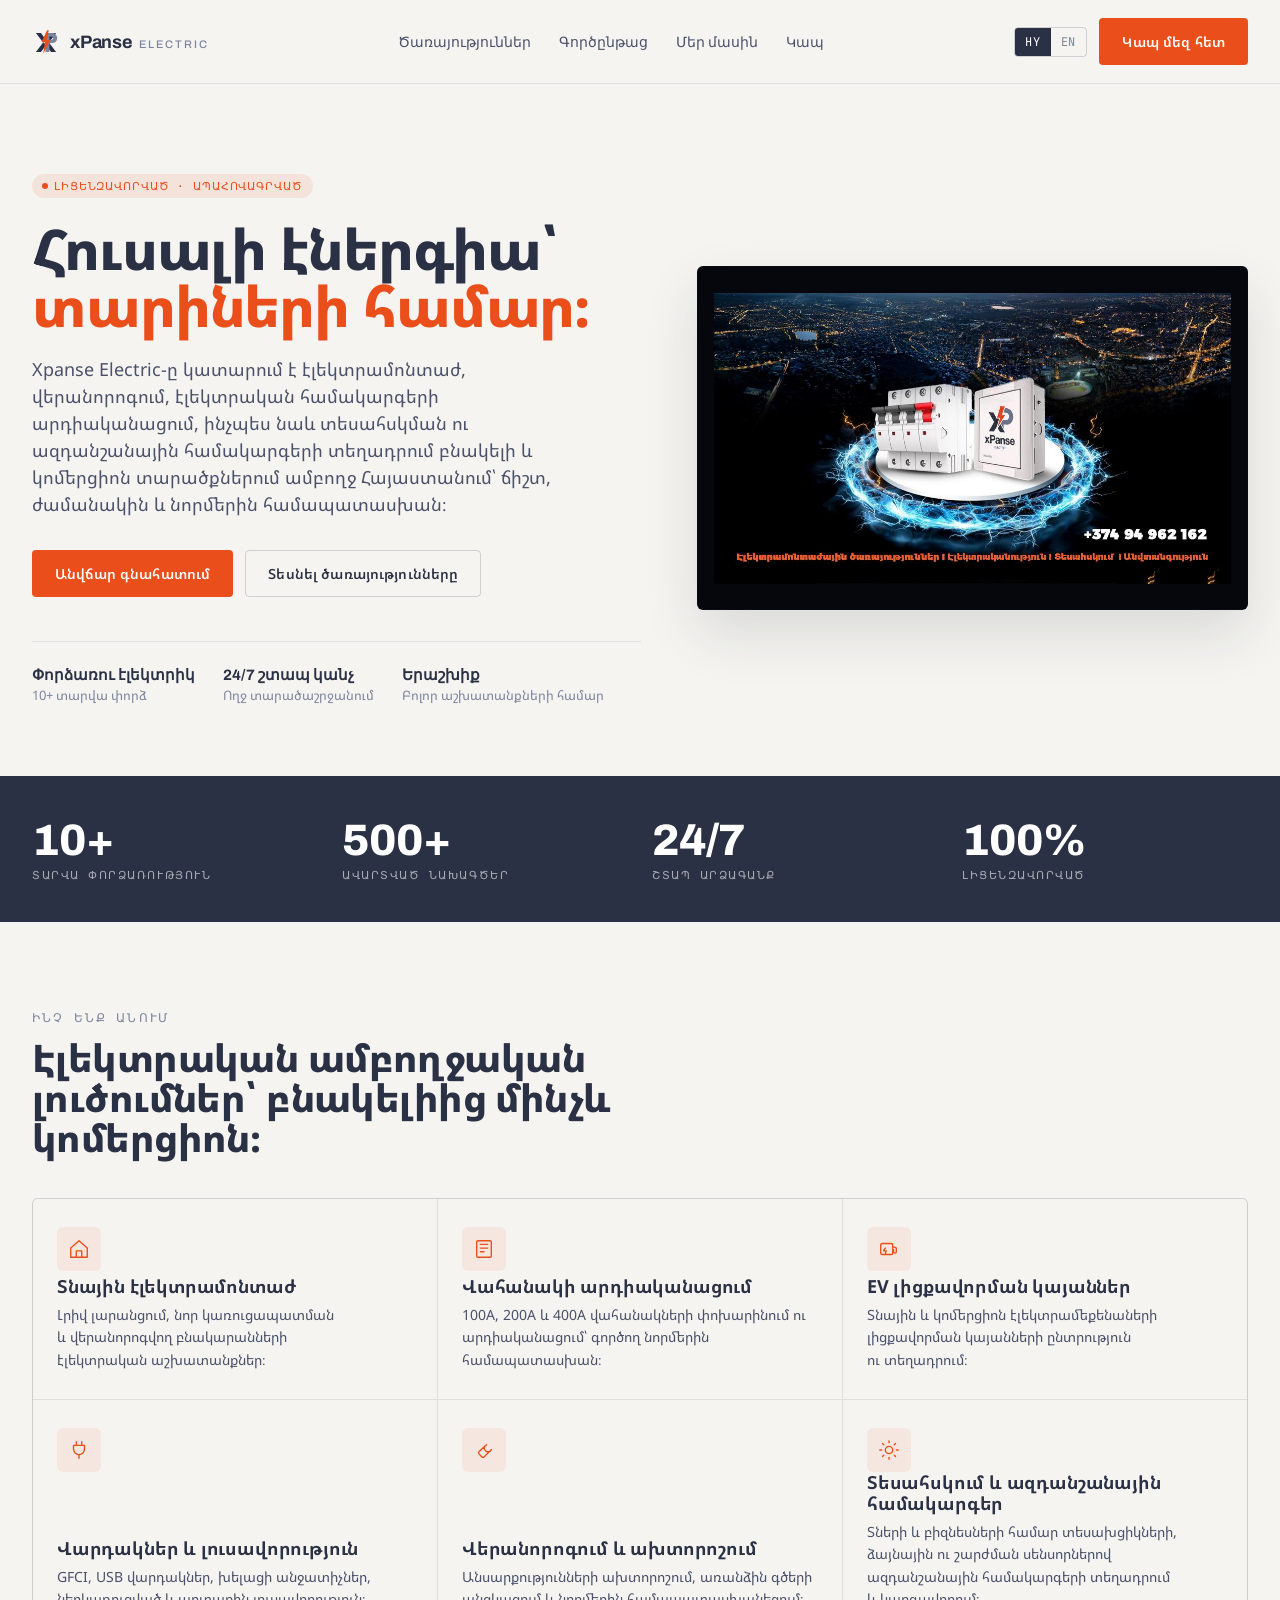
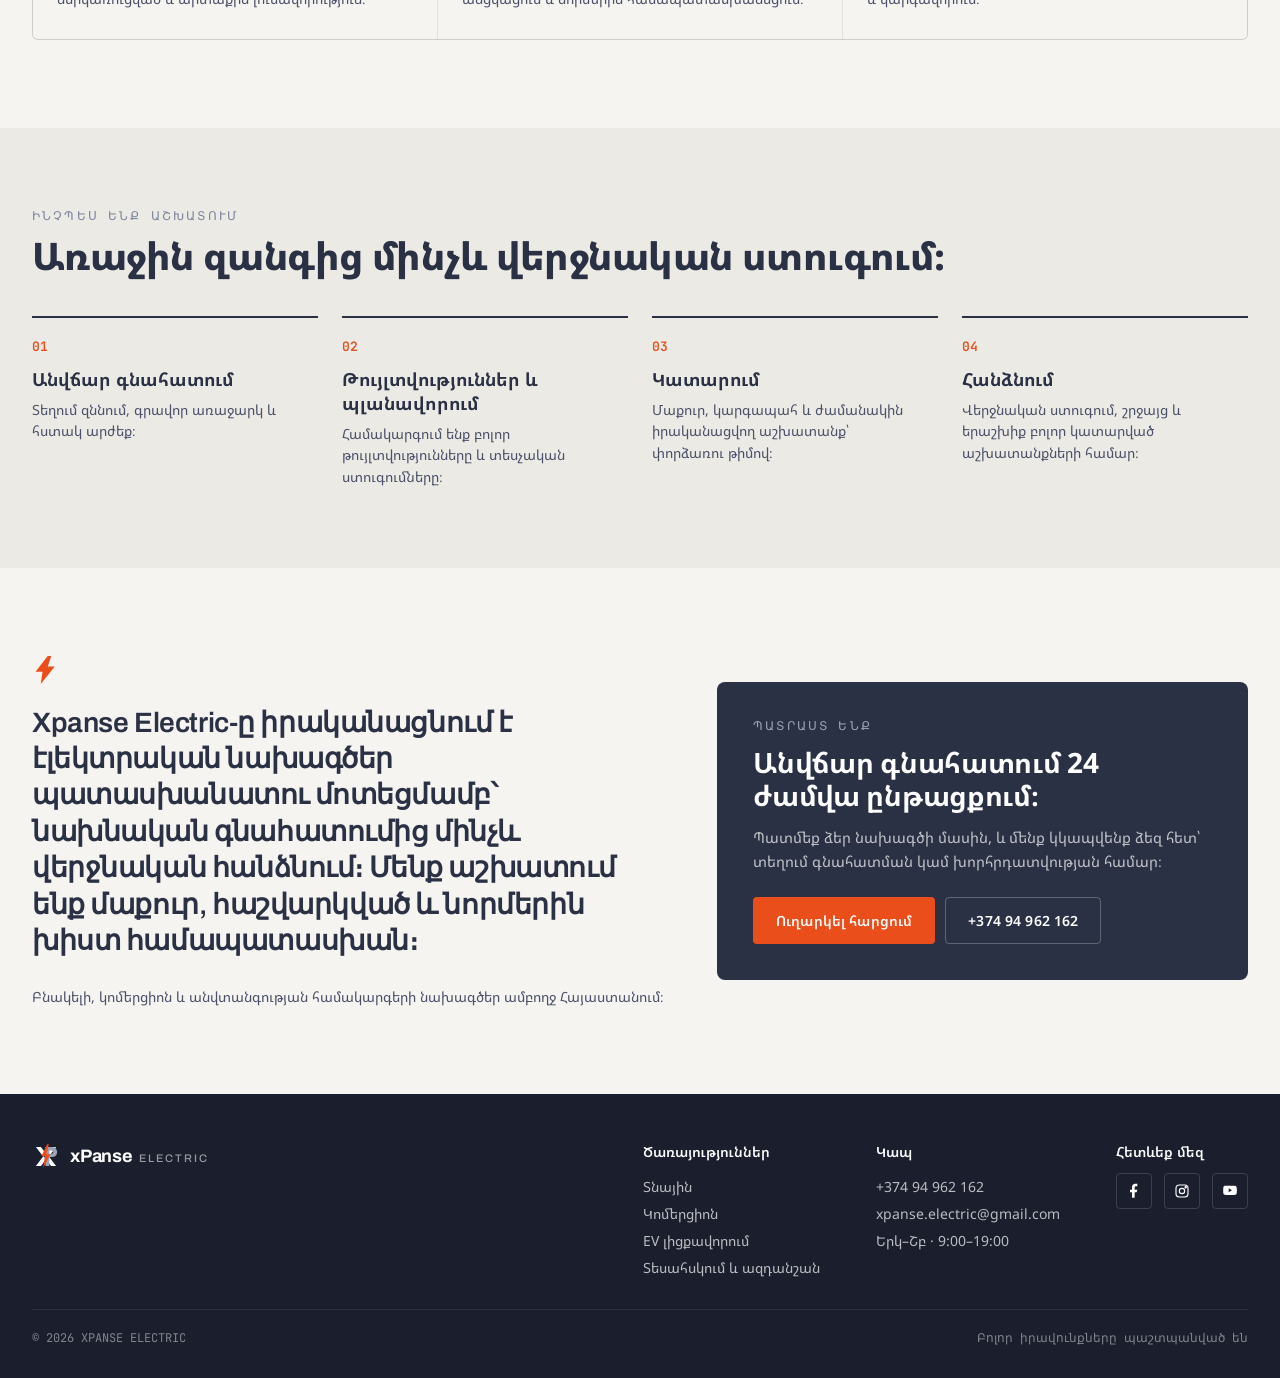
==== docs/index.html @ b86bd392 "change" ====
<!doctype html>
<html lang="hy">
<head>
  <meta charset="utf-8"/>
  <title data-i18n data-hy="xPanse Electric — Էլեկտրամոնտաժային ծառայություններ" data-en="xPanse Electric — Electrical Installation Services">xPanse Electric — Էլեկտրամոնտաժային ծառայություններ</title>
  <meta name="viewport" content="width=device-width,initial-scale=1"/>
  <meta name="description" data-i18n data-hy="Xpanse Electric — լիցենզավորված էլեկտրական կապալառու։ Բնակելի, կոմերցիոն, EV լիցքավորման, տեսահսկման և ազդանշանային լուծումներ։" data-en="Xpanse Electric — a licensed electrical contractor offering residential, commercial, EV charging, CCTV, and alarm-system solutions." content="Xpanse Electric — լիցենզավորված էլեկտրական կապալառու։ Բնակելի, կոմերցիոն, EV լիցքավորման, տեսահսկման և ազդանշանային լուծումներ։"/>
  <link rel="preconnect" href="https://fonts.googleapis.com"/>
  <link rel="preconnect" href="https://fonts.gstatic.com" crossorigin/>
  <link href="https://fonts.googleapis.com/css2?family=Archivo:wght@500;600;700;800&family=Inter:wght@400;500;600&family=JetBrains+Mono:wght@400;500;600&family=Noto+Sans+Armenian:wght@400;500;600;700;800&display=swap" rel="stylesheet"/>
  <link rel="icon" type="image/jpeg" href="assets/xpanse-logo.jpg"/>
  <link rel="stylesheet" href="styles.css"/>
</head>
<body data-lang="hy">

  <!-- ───── Header ───── -->
  <header class="site-header">
    <a class="xp-logo" href="#top">
      <svg viewBox="0 0 100 100" width="28" height="28" aria-hidden="true">
        <path d="M14 18 L32 18 L50 42 L41 54 L14 18 Z M68 18 L86 18 L59 54 L50 42 L68 18 Z M14 86 L32 86 L50 62 L41 50 L14 86 Z M50 62 L59 50 L86 86 L68 86 Z" fill="#2B3144"/>
        <path d="M55 18 L72 18 a18 18 0 0 1 0 36 L62 54 L62 86 L48 86 L48 18 Z M62 30 L62 42 L70 42 a6 6 0 0 0 0 -12 Z" fill="#7B859E"/>
        <path d="M54 8 L34 50 L46 50 L40 92 L66 44 L52 44 L60 8 Z" fill="#E94E1B"/>
      </svg>
      <span class="word">xPanse<em>Electric</em></span>
    </a>
    <nav>
      <a href="#services" data-i18n data-hy="Ծառայություններ" data-en="Services">Ծառայություններ</a>
      <a href="#process"  data-i18n data-hy="Գործընթաց" data-en="Process">Գործընթաց</a>
      <a href="#about"    data-i18n data-hy="Մեր մասին" data-en="About">Մեր մասին</a>
      <a href="#contact"  data-i18n data-hy="Կապ" data-en="Contact">Կապ</a>
    </nav>
    <div class="right">
      <div class="lang-switch">
        <button data-lang="hy" class="active">HY</button>
        <button data-lang="en">EN</button>
      </div>
      <a class="btn btn-primary" href="https://mail.google.com/mail/?view=cm&amp;fs=1&amp;tf=1&amp;to=xpanse.electric@gmail.com" target="_blank" rel="noopener" data-i18n data-hy="Կապ մեզ հետ" data-en="Contact us">Կապ մեզ հետ</a>
    </div>
  </header>

  <!-- ───── Hero ───── -->
  <section id="top" style="padding: 88px 0 72px;">
    <div class="wrap" style="display: grid; grid-template-columns: 1.05fr 0.95fr; gap: 56px; align-items: center;">
      <div>
        <span class="tag"><span class="dot"></span><span data-i18n data-hy="Լիցենզավորված · Ապահովագրված" data-en="Licensed · Insured">Լիցենզավորված · Ապահովագրված</span></span>
        <h1 class="h1" style="margin-top: 22px;">
          <span data-i18n data-hy="Հուսալի էներգիա՝" data-en="Reliable power,">Հուսալի էներգիա՝</span><br/>
          <span style="color: var(--xp-orange);" data-i18n data-hy="տարիների համար։" data-en="built for years.">տարիների համար։</span>
        </h1>
        <p class="lead" style="margin-top: 22px; max-width: 560px;"
           data-i18n
           data-hy="Xpanse Electric-ը կատարում է էլեկտրամոնտաժ, վերանորոգում, էլեկտրական համակարգերի արդիականացում, ինչպես նաև տեսահսկման ու ազդանշանային համակարգերի տեղադրում բնակելի և կոմերցիոն տարածքներում ամբողջ Հայաստանում՝ ճիշտ, ժամանակին և նորմերին համապատասխան։"
           data-en="Xpanse Electric provides electrical installation, repair, electrical-system upgrades, as well as CCTV and alarm-system installation for residential and commercial properties across Armenia — done right, on time, and to code.">
          Xpanse Electric-ը կատարում է էլեկտրամոնտաժ, վերանորոգում, էլեկտրական համակարգերի արդիականացում, ինչպես նաև տեսահսկման ու ազդանշանային համակարգերի տեղադրում բնակելի և կոմերցիոն տարածքներում ամբողջ Հայաստանում՝ ճիշտ, ժամանակին և նորմերին համապատասխան։
        </p>
        <div style="display: flex; gap: 12px; margin-top: 32px; flex-wrap: wrap;">
          <a class="btn btn-primary" href="https://mail.google.com/mail/?view=cm&amp;fs=1&amp;tf=1&amp;to=xpanse.electric@gmail.com" target="_blank" rel="noopener" data-i18n data-hy="Անվճար գնահատում" data-en="Free estimate">Անվճար գնահատում</a>
          <a class="btn btn-ghost" href="#services" data-i18n data-hy="Տեսնել ծառայությունները" data-en="View services">Տեսնել ծառայությունները</a>
        </div>
        <div style="display: flex; gap: 28px; margin-top: 44px; padding-top: 24px; border-top: 1px solid var(--xp-line); flex-wrap: wrap;">
          <div>
            <div style="font-family: var(--font-display); font-weight: 700; color: var(--xp-navy); font-size: 15px;" data-i18n data-hy="Փորձառու էլեկտրիկ" data-en="Experienced electrician">Փորձառու էլեկտրիկ</div>
            <div style="font-size: 13px; color: var(--xp-ink-3); margin-top: 2px;" data-i18n data-hy="10+ տարվա փորձ" data-en="10+ years experience">10+ տարվա փորձ</div>
          </div>
          <div>
            <div style="font-family: var(--font-display); font-weight: 700; color: var(--xp-navy); font-size: 15px;" data-i18n data-hy="24/7 շտապ կանչ" data-en="24/7 emergency call-out">24/7 շտապ կանչ</div>
            <div style="font-size: 13px; color: var(--xp-ink-3); margin-top: 2px;" data-i18n data-hy="Ողջ տարածաշրջանում" data-en="Across the region">Ողջ տարածաշրջանում</div>
          </div>
          <div>
            <div style="font-family: var(--font-display); font-weight: 700; color: var(--xp-navy); font-size: 15px;" data-i18n data-hy="Երաշխիք" data-en="Warranty">Երաշխիք</div>
            <div style="font-size: 13px; color: var(--xp-ink-3); margin-top: 2px;" data-i18n data-hy="Բոլոր աշխատանքների համար" data-en="For all completed work">Բոլոր աշխատանքների համար</div>
          </div>
        </div>
      </div>
      <div class="photo photo-real hero-photo" style="aspect-ratio: 16/10; min-height: 0;">
        <img src="assets/656528110_122211552524302077_1891440285694055477_n.jpg" alt="Xpanse Electric branded electrical equipment display"/>
      </div>
    </div>
  </section>

  <!-- ───── Stats band ───── -->
  <section style="background: var(--xp-navy); color: #fff; padding: 40px 0;">
    <div class="wrap grid grid-4">
      <div>
        <div style="font-family: var(--font-display); font-size: 44px; font-weight: 800; letter-spacing: -0.02em;">10+</div>
        <div style="font-family: var(--font-mono); font-size: 11px; letter-spacing: 0.14em; text-transform: uppercase; color: rgba(255,255,255,0.6); margin-top: 4px;" data-i18n data-hy="Տարվա փորձառություն" data-en="Years in service">Տարվա փորձառություն</div>
      </div>
      <div>
        <div style="font-family: var(--font-display); font-size: 44px; font-weight: 800; letter-spacing: -0.02em;">500+</div>
        <div style="font-family: var(--font-mono); font-size: 11px; letter-spacing: 0.14em; text-transform: uppercase; color: rgba(255,255,255,0.6); margin-top: 4px;" data-i18n data-hy="Ավարտված նախագծեր" data-en="Projects completed">Ավարտված նախագծեր</div>
      </div>
      <div>
        <div style="font-family: var(--font-display); font-size: 44px; font-weight: 800; letter-spacing: -0.02em;">24/7</div>
        <div style="font-family: var(--font-mono); font-size: 11px; letter-spacing: 0.14em; text-transform: uppercase; color: rgba(255,255,255,0.6); margin-top: 4px;" data-i18n data-hy="Շտապ արձագանք" data-en="Emergency response">Շտապ արձագանք</div>
      </div>
      <div>
        <div style="font-family: var(--font-display); font-size: 44px; font-weight: 800; letter-spacing: -0.02em;">100%</div>
        <div style="font-family: var(--font-mono); font-size: 11px; letter-spacing: 0.14em; text-transform: uppercase; color: rgba(255,255,255,0.6); margin-top: 4px;" data-i18n data-hy="Լիցենզավորված" data-en="Licensed & insured">Լիցենզավորված</div>
      </div>
    </div>
  </section>

  <!-- ───── Services ───── -->
  <section id="services" style="padding: 88px 0;">
    <div class="wrap">
      <div style="display: flex; justify-content: space-between; align-items: flex-end; margin-bottom: 40px; gap: 24px; flex-wrap: wrap;">
        <div>
          <div class="eyebrow" data-i18n data-hy="Ինչ ենք անում" data-en="What we do">Ինչ ենք անում</div>
          <h2 class="h2" style="margin-top: 12px; max-width: 580px;" data-i18n
              data-hy="Էլեկտրական ամբողջական լուծումներ՝ բնակելիից մինչև կոմերցիոն։"
              data-en="Complete electrical solutions, from residential to commercial.">
            Էլեկտրական ամբողջական լուծումներ՝ բնակելիից մինչև կոմերցիոն։
          </h2>
        </div>
      </div>
      <div class="grid grid-3" style="gap: 1px; background: var(--xp-line); border: 1px solid var(--xp-line); border-radius: 6px; overflow: hidden;">
        <!-- service template repeats below -->
        <div class="service">
          <div class="ico"><svg viewBox="0 0 24 24" width="22" height="22" fill="none" stroke="currentColor" stroke-width="1.5" stroke-linecap="round" stroke-linejoin="round"><path d="M3 11 12 3 21 11 V21 H3 Z"/><path d="M9 21v-7h6v7"/></svg></div>
          <div>
            <h3 class="h3" style="font-size: 18px;" data-i18n data-hy="Տնային էլեկտրամոնտաժ" data-en="Residential electrical work">Տնային էլեկտրամոնտաժ</h3>
            <p class="body" style="margin-top: 6px; font-size: 14px;" data-i18n
               data-hy="Լրիվ լարանցում, նոր կառուցապատման և վերանորոգվող բնակարանների էլեկտրական աշխատանքներ։"
               data-en="Complete rewiring and electrical work for new builds and renovated homes.">
              Լրիվ լարանցում, նոր կառուցապատման և վերանորոգվող բնակարանների էլեկտրական աշխատանքներ։
            </p>
          </div>
        </div>
        <div class="service">
          <div class="ico"><svg viewBox="0 0 24 24" width="22" height="22" fill="none" stroke="currentColor" stroke-width="1.5" stroke-linecap="round" stroke-linejoin="round"><rect x="4" y="3" width="16" height="18" rx="1.5"/><path d="M8 7h8M8 11h8M8 15h4"/></svg></div>
          <div>
            <h3 class="h3" style="font-size: 18px;" data-i18n data-hy="Վահանակի արդիականացում" data-en="Panel modernization">Վահանակի արդիականացում</h3>
            <p class="body" style="margin-top: 6px; font-size: 14px;" data-i18n
               data-hy="100A, 200A և 400A վահանակների փոխարինում ու արդիականացում՝ գործող նորմերին համապատասխան։"
               data-en="Replacement and modernization of 100A, 200A, and 400A panels to current code.">
              100A, 200A և 400A վահանակների փոխարինում ու արդիականացում՝ գործող նորմերին համապատասխան։
            </p>
          </div>
        </div>
        <div class="service">
          <div class="ico"><svg viewBox="0 0 24 24" width="22" height="22" fill="none" stroke="currentColor" stroke-width="1.5" stroke-linecap="round" stroke-linejoin="round"><rect x="3" y="6" width="13" height="12" rx="1.5"/><path d="M16 10h2a2 2 0 0 1 2 2v3a1.5 1.5 0 0 1-3 0V13"/><path d="M8 11l-2 3h3l-1 3"/></svg></div>
          <div>
            <h3 class="h3" style="font-size: 18px;" data-i18n data-hy="EV լիցքավորման կայաններ" data-en="EV charging stations">EV լիցքավորման կայաններ</h3>
            <p class="body" style="margin-top: 6px; font-size: 14px;" data-i18n
               data-hy="Տնային և կոմերցիոն էլեկտրամեքենաների լիցքավորման կայանների ընտրություն ու տեղադրում։"
               data-en="Selection and installation of home and commercial EV charging stations.">
              Տնային և կոմերցիոն էլեկտրամեքենաների լիցքավորման կայանների ընտրություն ու տեղադրում։
            </p>
          </div>
        </div>
        <div class="service">
          <div class="ico"><svg viewBox="0 0 24 24" width="22" height="22" fill="none" stroke="currentColor" stroke-width="1.5" stroke-linecap="round" stroke-linejoin="round"><path d="M9 3v4M15 3v4"/><path d="M6 7h12v4a6 6 0 0 1-12 0V7Z"/><path d="M12 17v4"/></svg></div>
          <div>
            <h3 class="h3" style="font-size: 18px;" data-i18n data-hy="Վարդակներ և լուսավորություն" data-en="Outlets & Lighting">Վարդակներ և լուսավորություն</h3>
            <p class="body" style="margin-top: 6px; font-size: 14px;" data-i18n
               data-hy="GFCI, USB վարդակներ, խելացի անջատիչներ, ներկառուցված և արտաքին լուսավորություն։"
               data-en="GFCI and USB outlets, smart switches, recessed and exterior lighting.">
              GFCI, USB վարդակներ, խելացի անջատիչներ, ներկառուցված և արտաքին լուսավորություն։
            </p>
          </div>
        </div>
        <div class="service">
          <div class="ico"><svg viewBox="0 0 24 24" width="22" height="22" fill="none" stroke="currentColor" stroke-width="1.5" stroke-linecap="round" stroke-linejoin="round"><path d="M14.7 6.3a4 4 0 1 0 5.3 5.3l-7.7 7.7a2 2 0 0 1-2.8 0l-2.8-2.8a2 2 0 0 1 0-2.8L14.7 6.3Z"/></svg></div>
          <div>
            <h3 class="h3" style="font-size: 18px;" data-i18n data-hy="Վերանորոգում և ախտորոշում" data-en="Repair & Diagnostics">Վերանորոգում և ախտորոշում</h3>
            <p class="body" style="margin-top: 6px; font-size: 14px;" data-i18n
               data-hy="Անսարքությունների ախտորոշում, առանձին գծերի անցկացում և նորմերին համապատասխանեցում։"
               data-en="Fault diagnostics, dedicated circuit installation, and code-compliance corrections.">
              Անսարքությունների ախտորոշում, առանձին գծերի անցկացում և նորմերին համապատասխանեցում։
            </p>
          </div>
        </div>
        <div class="service">
          <div class="ico"><svg viewBox="0 0 24 24" width="22" height="22" fill="none" stroke="currentColor" stroke-width="1.5" stroke-linecap="round" stroke-linejoin="round"><circle cx="12" cy="12" r="4"/><path d="M12 2v2M12 20v2M2 12h2M20 12h2M4.9 4.9l1.4 1.4M17.7 17.7l1.4 1.4M4.9 19.1l1.4-1.4M17.7 6.3l1.4-1.4"/></svg></div>
          <div>
            <h3 class="h3" style="font-size: 18px;" data-i18n data-hy="Տեսահսկում և ազդանշանային համակարգեր" data-en="CCTV and alarm systems">Տեսահսկում և ազդանշանային համակարգեր</h3>
            <p class="body" style="margin-top: 6px; font-size: 14px;" data-i18n
               data-hy="Տների և բիզնեսների համար տեսախցիկների, ձայնային ու շարժման սենսորներով ազդանշանային համակարգերի տեղադրում և կարգավորում։"
               data-en="Installation and setup of cameras and alarm systems with audible and motion sensors for homes and businesses.">
              Տների և բիզնեսների համար տեսախցիկների, ձայնային ու շարժման սենսորներով ազդանշանային համակարգերի տեղադրում և կարգավորում։
            </p>
          </div>
        </div>
      </div>
    </div>
    <style>
      .service { background: var(--xp-bg); padding: 28px 24px; min-height: 200px; display: flex; flex-direction: column; justify-content: space-between; }
      .service .ico { width: 44px; height: 44px; border-radius: 6px; background: rgba(233,78,27,0.08); color: var(--xp-orange); display: flex; align-items: center; justify-content: center; }
    </style>
  </section>

  <!-- ───── Process ───── -->
  <section id="process" style="background: var(--xp-bg-2); padding: 80px 0;">
    <div class="wrap">
      <div class="eyebrow" data-i18n data-hy="Ինչպես ենք աշխատում" data-en="How we work">Ինչպես ենք աշխատում</div>
      <h2 class="h2" style="margin-top: 12px; margin-bottom: 40px;" data-i18n
          data-hy="Առաջին զանգից մինչև վերջնական ստուգում։"
          data-en="From first call to final inspection.">
        Առաջին զանգից մինչև վերջնական ստուգում։
      </h2>
      <div class="grid grid-4">
        <div class="step">
          <div class="n">01</div>
          <div class="t" data-i18n data-hy="Անվճար գնահատում" data-en="Free estimate">Անվճար գնահատում</div>
          <div class="d" data-i18n data-hy="Տեղում զննում, գրավոր առաջարկ և հստակ արժեք։" data-en="On-site inspection, a written proposal, and clear pricing.">Տեղում զննում, գրավոր առաջարկ և հստակ արժեք։</div>
        </div>
        <div class="step">
          <div class="n">02</div>
          <div class="t" data-i18n data-hy="Թույլտվություններ և պլանավորում" data-en="Permits and planning">Թույլտվություններ և պլանավորում</div>
          <div class="d" data-i18n data-hy="Համակարգում ենք բոլոր թույլտվությունները և տեսչական ստուգումները։" data-en="We coordinate all permits and inspections.">Համակարգում ենք բոլոր թույլտվությունները և տեսչական ստուգումները։</div>
        </div>
        <div class="step">
          <div class="n">03</div>
          <div class="t" data-i18n data-hy="Կատարում" data-en="Execution">Կատարում</div>
          <div class="d" data-i18n data-hy="Մաքուր, կարգապահ և ժամանակին իրականացվող աշխատանք՝ փորձառու թիմով։" data-en="Clean, organized, and on-time work by an experienced team.">Մաքուր, կարգապահ և ժամանակին իրականացվող աշխատանք՝ փորձառու թիմով։</div>
        </div>
        <div class="step">
          <div class="n">04</div>
          <div class="t" data-i18n data-hy="Հանձնում" data-en="Sign-off">Հանձնում</div>
          <div class="d" data-i18n data-hy="Վերջնական ստուգում, շրջայց և երաշխիք բոլոր կատարված աշխատանքների համար։" data-en="Final inspection, walkthrough, and warranty for all completed work.">Վերջնական ստուգում, շրջայց և երաշխիք բոլոր կատարված աշխատանքների համար։</div>
        </div>
      </div>
    </div>
    <style>
      .step { padding-top: 20px; border-top: 2px solid var(--xp-navy); }
      .step .n { font-family: var(--font-mono); color: var(--xp-orange); font-size: 13px; font-weight: 600; }
      .step .t { font-family: var(--font-display); font-weight: 700; font-size: 18px; color: var(--xp-navy); margin-top: 12px; }
      body[data-lang="hy"] .step .t { font-family: var(--font-arm-display); }
      .step .d { font-size: 14px; color: var(--xp-ink-2); margin-top: 8px; line-height: 1.55; }
    </style>
  </section>

  <!-- ───── About / CTA combined ───── -->
  <section id="about" style="padding: 88px 0;">
    <div class="wrap" style="display: grid; grid-template-columns: 1.2fr 1fr; gap: 48px; align-items: center;">
      <div>
        <svg width="28" height="28" viewBox="0 0 12 16" aria-hidden="true"><path d="M7 0 L0 9 L4 9 L3 16 L11 6 L7 6 L9 0 Z" fill="#E94E1B"/></svg>
        <p style="font-family: var(--font-display); font-weight: 600; font-size: 28px; line-height: 1.3; color: var(--xp-navy); letter-spacing: -0.015em; margin-top: 16px;"
           data-i18n
           data-hy="Xpanse Electric-ը իրականացնում է էլեկտրական նախագծեր պատասխանատու մոտեցմամբ՝ նախնական գնահատումից մինչև վերջնական հանձնում։ Մենք աշխատում ենք մաքուր, հաշվարկված և նորմերին խիստ համապատասխան։"
           data-en="Xpanse Electric handles electrical projects with a responsible process, from the initial estimate to the final handoff. We work cleanly, methodically, and in strict compliance with code.">
          Xpanse Electric-ը իրականացնում է էլեկտրական նախագծեր պատասխանատու մոտեցմամբ՝ նախնական գնահատումից մինչև վերջնական հանձնում։ Մենք աշխատում ենք մաքուր, հաշվարկված և նորմերին խիստ համապատասխան։
        </p>
        <div style="margin-top: 24px; font-size: 14px; color: var(--xp-ink-2);" data-i18n data-hy="Բնակելի, կոմերցիոն և անվտանգության համակարգերի նախագծեր ամբողջ Հայաստանում։" data-en="Residential, commercial, and security-system projects throughout Armenia.">
          Բնակելի, կոմերցիոն և անվտանգության համակարգերի նախագծեր ամբողջ Հայաստանում։
        </div>
      </div>
      <div id="contact" style="background: var(--xp-navy); color: #fff; padding: 36px; border-radius: 8px;">
        <div class="eyebrow" style="color: var(--xp-slate-2);" data-i18n data-hy="Պատրաստ ենք" data-en="We're ready">Պատրաստ ենք</div>
        <h3 class="h3" style="color: #fff; font-size: 28px; margin-top: 12px;" data-i18n
            data-hy="Անվճար գնահատում 24 ժամվա ընթացքում։"
            data-en="Get a free estimate within 24 hours.">
          Անվճար գնահատում 24 ժամվա ընթացքում։
        </h3>
        <p class="body" style="color: rgba(255,255,255,0.7); margin-top: 12px;" data-i18n
           data-hy="Պատմեք ձեր նախագծի մասին, և մենք կկապվենք ձեզ հետ՝ տեղում գնահատման կամ խորհրդատվության համար։"
           data-en="Tell us about your project, and we'll get in touch to arrange an on-site estimate or consultation.">
          Պատմեք ձեր նախագծի մասին, և մենք կկապվենք ձեզ հետ՝ տեղում գնահատման կամ խորհրդատվության համար։
        </p>
        <div style="display: flex; gap: 10px; margin-top: 24px; flex-wrap: wrap;">
          <a class="btn btn-primary" href="https://mail.google.com/mail/?view=cm&amp;fs=1&amp;tf=1&amp;to=xpanse.electric@gmail.com" target="_blank" rel="noopener" data-i18n data-hy="Ուղարկել հարցում" data-en="Send inquiry">Ուղարկել հարցում</a>
          <a class="btn btn-on-dark" href="tel:+37494962162">+374 94 962 162</a>
        </div>
      </div>
    </div>
  </section>

  <!-- ───── Footer ───── -->
  <footer class="site-footer">
    <div class="wrap">
      <div class="top">
        <a class="xp-logo dark" href="#top">
          <svg viewBox="0 0 100 100" width="28" height="28" aria-hidden="true">
            <path d="M14 18 L32 18 L50 42 L41 54 L14 18 Z M68 18 L86 18 L59 54 L50 42 L68 18 Z M14 86 L32 86 L50 62 L41 50 L14 86 Z M50 62 L59 50 L86 86 L68 86 Z" fill="#fff"/>
            <path d="M55 18 L72 18 a18 18 0 0 1 0 36 L62 54 L62 86 L48 86 L48 18 Z M62 30 L62 42 L70 42 a6 6 0 0 0 0 -12 Z" fill="#9AA3B8"/>
            <path d="M54 8 L34 50 L46 50 L40 92 L66 44 L52 44 L60 8 Z" fill="#E94E1B"/>
          </svg>
          <span class="word">xPanse<em>Electric</em></span>
        </a>
        <div style="display: flex; gap: 56px; flex-wrap: wrap;">
          <div class="col">
            <div class="col-title" data-i18n data-hy="Ծառայություններ" data-en="Services">Ծառայություններ</div>
            <a href="#services" data-i18n data-hy="Տնային" data-en="Residential">Տնային</a>
            <a href="#services" data-i18n data-hy="Կոմերցիոն" data-en="Commercial">Կոմերցիոն</a>
            <a href="#services" data-i18n data-hy="EV լիցքավորում" data-en="EV charging">EV լիցքավորում</a>
            <a href="#services" data-i18n data-hy="Տեսահսկում և ազդանշան" data-en="CCTV and alarms">Տեսահսկում և ազդանշան</a>
          </div>
          <div class="col">
            <div class="col-title" data-i18n data-hy="Կապ" data-en="Contact">Կապ</div>
            <a href="tel:+37494962162">+374 94 962 162</a>
            <a href="https://mail.google.com/mail/?view=cm&amp;fs=1&amp;tf=1&amp;to=xpanse.electric@gmail.com" target="_blank" rel="noopener">xpanse.electric@gmail.com</a>
            <a href="#" data-i18n data-hy="Երկ–Շբ · 9:00–19:00" data-en="Mon–Sat · 9a–7p">Երկ–Շբ · 9:00–19:00</a>
          </div>
          <div class="col">
            <div class="col-title" data-i18n data-hy="Հետևեք մեզ" data-en="Follow us">Հետևեք մեզ</div>
            <div class="socials" style="margin-top: 4px;">
              <a href="https://www.facebook.com/people/Xpanse-Electric/61559062323251/" target="_blank" rel="noopener" aria-label="Facebook">
                <svg width="16" height="16" viewBox="0 0 24 24" fill="#fff"><path d="M13 22v-8h3l1-4h-4V7c0-1 .5-2 2-2h2V1h-3c-3 0-5 2-5 5v4H6v4h3v8h4z"/></svg>
              </a>
              <a href="https://www.instagram.com/xpanse.electric" target="_blank" rel="noopener" aria-label="Instagram">
                <svg width="16" height="16" viewBox="0 0 24 24" fill="none" stroke="#fff" stroke-width="1.7"><rect x="3" y="3" width="18" height="18" rx="5"/><circle cx="12" cy="12" r="4"/><circle cx="17.5" cy="6.5" r="1" fill="#fff"/></svg>
              </a>
              <a href="https://www.youtube.com/@xpanseelectric" target="_blank" rel="noopener" aria-label="YouTube">
                <svg width="16" height="16" viewBox="0 0 24 24" fill="#fff"><path d="M22 7s-.2-1.4-.8-2c-.8-.8-1.7-.8-2.1-.9C16 4 12 4 12 4s-4 0-7.1.1c-.4.1-1.3.1-2.1.9C2.2 5.6 2 7 2 7S1.8 8.6 1.8 10.2v1.6C1.8 13.4 2 15 2 15s.2 1.4.8 2c.8.8 1.8.8 2.3.9 1.7.2 7 .1 7 .1s4 0 7.1-.1c.4-.1 1.3-.1 2.1-.9.6-.6.8-2 .8-2s.2-1.6.2-3.2v-1.6C22.2 8.6 22 7 22 7zM10 14V8l5 3-5 3z"/></svg>
              </a>
            </div>
          </div>
        </div>
      </div>
      <div class="bottom">
        <span>© 2026 XPANSE ELECTRIC</span>
        <span data-i18n data-hy="Բոլոր իրավունքները պաշտպանված են" data-en="All rights reserved">Բոլոր իրավունքները պաշտպանված են</span>
      </div>
    </div>
  </footer>

  <script src="i18n.js"></script>
</body>
</html>
---- docs/styles.css ----
/* Xpanse Electric — shared landing styles for Direction A & C */
:root {
  --xp-navy:   #2B3144;
  --xp-navy-2: #1B1F2D;
  --xp-orange: #E94E1B;
  --xp-orange-2: #C53D10;
  --xp-slate:  #7B859E;
  --xp-slate-2: #9AA3B8;
  --xp-bg:     #F5F4F1;
  --xp-bg-2:   #ECEAE5;
  --xp-line:   rgba(43, 49, 68, 0.10);
  --xp-line-2: rgba(43, 49, 68, 0.18);
  --xp-ink:    #1B1F2D;
  --xp-ink-2:  #4A5169;
  --xp-ink-3:  #7B859E;

  --font-display: 'Archivo', 'Helvetica Neue', Helvetica, Arial, sans-serif;
  --font-body:    'Inter', 'Helvetica Neue', Helvetica, Arial, sans-serif;
  --font-mono:    'JetBrains Mono', ui-monospace, SFMono-Regular, Menlo, monospace;
  --font-arm:     'Noto Sans Armenian', 'Inter', system-ui, sans-serif;
  --font-arm-display: 'Noto Sans Armenian', 'Archivo', system-ui, sans-serif;
}

* { box-sizing: border-box; }
html, body { margin: 0; padding: 0; scroll-behavior: smooth; }
body {
  font-family: var(--font-body);
  color: var(--xp-ink);
  background: var(--xp-bg);
  -webkit-font-smoothing: antialiased;
  text-wrap: pretty;
}
body[data-lang="hy"] { font-family: var(--font-arm); }
body[data-lang="hy"] h1, body[data-lang="hy"] h2, body[data-lang="hy"] h3 { font-family: var(--font-arm-display); }
img { max-width: 100%; display: block; }
a { color: inherit; }

/* Logo */
.xp-logo { display: inline-flex; align-items: center; gap: 10px; text-decoration: none; }
.xp-logo .word {
  font-family: var(--font-display);
  font-weight: 700;
  font-size: 18px;
  letter-spacing: -0.01em;
  color: var(--xp-navy);
}
.xp-logo .word em {
  font-style: normal;
  color: var(--xp-slate);
  font-weight: 500;
  font-size: 11px;
  letter-spacing: 0.18em;
  margin-left: 6px;
  text-transform: uppercase;
}
.xp-logo.dark .word { color: #fff; }
.xp-logo.dark .word em { color: rgba(255,255,255,0.55); }

/* Buttons */
.btn {
  display: inline-flex; align-items: center; gap: 8px;
  padding: 13px 22px;
  border-radius: 4px;
  font-family: var(--font-display);
  font-weight: 600;
  font-size: 14px;
  letter-spacing: 0.01em;
  border: 1px solid transparent;
  cursor: pointer;
  text-decoration: none;
  transition: transform .12s ease, background .15s ease, border-color .15s ease;
  white-space: nowrap;
}
body[data-lang="hy"] .btn { font-family: var(--font-arm-display); font-weight: 600; }
.btn:hover { transform: translateY(-1px); }
.btn-primary { background: var(--xp-orange); color: #fff; }
.btn-primary:hover { background: var(--xp-orange-2); }
.btn-dark    { background: var(--xp-navy); color: #fff; }
.btn-dark:hover { background: var(--xp-navy-2); }
.btn-ghost   { background: transparent; color: var(--xp-navy); border-color: var(--xp-line-2); }
.btn-ghost:hover { border-color: var(--xp-navy); }
.btn-on-dark { background: transparent; color: #fff; border: 1px solid rgba(255,255,255,0.25); }
.btn-on-dark:hover { border-color: #fff; }

/* Tag */
.tag {
  display: inline-flex; align-items: center; gap: 6px;
  padding: 5px 10px; border-radius: 999px;
  font-family: var(--font-mono);
  font-size: 11px; letter-spacing: 0.08em; text-transform: uppercase;
  background: rgba(233, 78, 27, 0.10);
  color: var(--xp-orange);
}
.tag .dot { width: 6px; height: 6px; border-radius: 50%; background: var(--xp-orange); }

/* Eyebrow / heading rhythm */
.eyebrow { font-family: var(--font-mono); font-size: 12px; letter-spacing: 0.18em; text-transform: uppercase; color: var(--xp-slate); }
.h1 { font-family: var(--font-display); font-weight: 800; font-size: 64px; line-height: 1.02; letter-spacing: -0.025em; color: var(--xp-navy); margin: 0; }
.h2 { font-family: var(--font-display); font-weight: 800; font-size: 44px; line-height: 1.05; letter-spacing: -0.022em; color: var(--xp-navy); margin: 0; }
.h3 { font-family: var(--font-display); font-weight: 700; font-size: 22px; line-height: 1.2; letter-spacing: -0.01em; color: var(--xp-navy); margin: 0; }
.lead { font-size: 18px; line-height: 1.5; color: var(--xp-ink-2); margin: 0; }
.body { font-size: 15px; line-height: 1.6; color: var(--xp-ink-2); margin: 0; }
body[data-lang="hy"] .h1 { font-size: 56px; letter-spacing: -0.02em; }
body[data-lang="hy"] .h2 { font-size: 38px; letter-spacing: -0.015em; }

/* Photo placeholder */
.photo {
  position: relative;
  background:
    repeating-linear-gradient(135deg, rgba(43,49,68,0.06) 0 8px, rgba(43,49,68,0.02) 8px 16px),
    var(--xp-bg-2);
  border: 1px solid var(--xp-line);
  border-radius: 6px;
  display: flex; align-items: flex-end;
  overflow: hidden;
}
.photo img {
  width: 100%;
  height: 100%;
  object-fit: cover;
}
.photo .label { font-family: var(--font-mono); font-size: 11px; color: var(--xp-ink-3); padding: 10px 12px; letter-spacing: 0.04em; }
.photo.dark { background: repeating-linear-gradient(135deg, rgba(255,255,255,0.04) 0 8px, rgba(255,255,255,0.01) 8px 16px), var(--xp-navy); border-color: rgba(255,255,255,0.08); }
.photo.dark .label { color: rgba(255,255,255,0.55); }
.photo-real {
  background: #dbe1ea;
  box-shadow: 0 24px 56px rgba(27,31,45,0.12);
}
.hero-photo {
  background: #05070d;
  align-items: center;
  justify-content: center;
  padding: 16px;
}
.hero-photo img {
  object-fit: contain;
  object-position: center;
}

/* Language switcher */
.lang-switch { display: inline-flex; gap: 0; border: 1px solid var(--xp-line-2); border-radius: 4px; overflow: hidden; }
.lang-switch button {
  background: transparent; border: 0; padding: 6px 10px;
  font-family: var(--font-mono); font-size: 12px; letter-spacing: 0.08em;
  color: var(--xp-ink-3); cursor: pointer; transition: background .15s, color .15s;
}
.lang-switch button.active { background: var(--xp-navy); color: #fff; }
.lang-switch.dark { border-color: rgba(255,255,255,0.2); }
.lang-switch.dark button { color: rgba(255,255,255,0.6); }
.lang-switch.dark button.active { background: var(--xp-orange); color: #fff; }

/* hide non-active language */
[data-i18n][data-lang-show]:not([data-lang-show=""]) { display: none; }
body[data-lang="hy"] [data-lang-show="hy"] { display: revert !important; }
body[data-lang="en"] [data-lang-show="en"] { display: revert !important; }

/* Container */
.wrap { max-width: 1280px; margin: 0 auto; padding: 0 32px; }
@media (max-width: 720px) {
  .wrap { padding: 0 20px; }
  .h1 { font-size: 40px !important; }
  .h2 { font-size: 30px !important; }
}

/* Generic responsive grid */
.grid { display: grid; gap: 24px; }
.grid-2 { grid-template-columns: 1fr 1fr; }
.grid-3 { grid-template-columns: repeat(3, 1fr); }
.grid-4 { grid-template-columns: repeat(4, 1fr); }
@media (max-width: 960px) {
  .grid-2, .grid-3, .grid-4 { grid-template-columns: 1fr; }
}

/* Header */
.site-header {
  position: sticky; top: 0; z-index: 10;
  display: flex; align-items: center; justify-content: space-between;
  padding: 18px 32px;
  background: rgba(245,244,241,0.92);
  backdrop-filter: blur(8px);
  border-bottom: 1px solid var(--xp-line);
}
.site-header.dark { background: rgba(27,31,45,0.85); border-color: rgba(255,255,255,0.08); }
.site-header nav { display: flex; gap: 28px; font-family: var(--font-display); font-weight: 500; font-size: 14px; color: var(--xp-ink-2); }
.site-header.dark nav { color: rgba(255,255,255,0.65); font-family: var(--font-mono); font-size: 12px; letter-spacing: 0.1em; text-transform: uppercase; }
.site-header nav a { text-decoration: none; }
.site-header .right { display: flex; gap: 12px; align-items: center; }
@media (max-width: 880px) {
  .site-header nav { display: none; }
}

/* Footer */
.site-footer {
  background: var(--xp-navy-2); color: rgba(255,255,255,0.7); padding: 48px 0 32px;
}
.site-footer .top { display: flex; justify-content: space-between; align-items: flex-start; padding-bottom: 28px; border-bottom: 1px solid rgba(255,255,255,0.08); gap: 32px; flex-wrap: wrap; }
.site-footer .col-title { color: #fff; font-weight: 600; margin-bottom: 12px; font-size: 14px; }
.site-footer .col a { display: block; text-decoration: none; color: rgba(255,255,255,0.7); padding: 4px 0; font-size: 14px; }
.site-footer .col a:hover { color: #fff; }
.site-footer .bottom { display: flex; justify-content: space-between; flex-wrap: wrap; gap: 12px; margin-top: 20px; font-size: 12px; font-family: var(--font-mono); color: rgba(255,255,255,0.45); }
.site-footer .socials { display: flex; gap: 12px; }
.site-footer .socials a {
  width: 36px; height: 36px; display: flex; align-items: center; justify-content: center;
  border: 1px solid rgba(255,255,255,0.15); border-radius: 4px; transition: border-color .15s, background .15s;
}
.site-footer .socials a:hover { border-color: var(--xp-orange); background: rgba(233,78,27,0.1); }
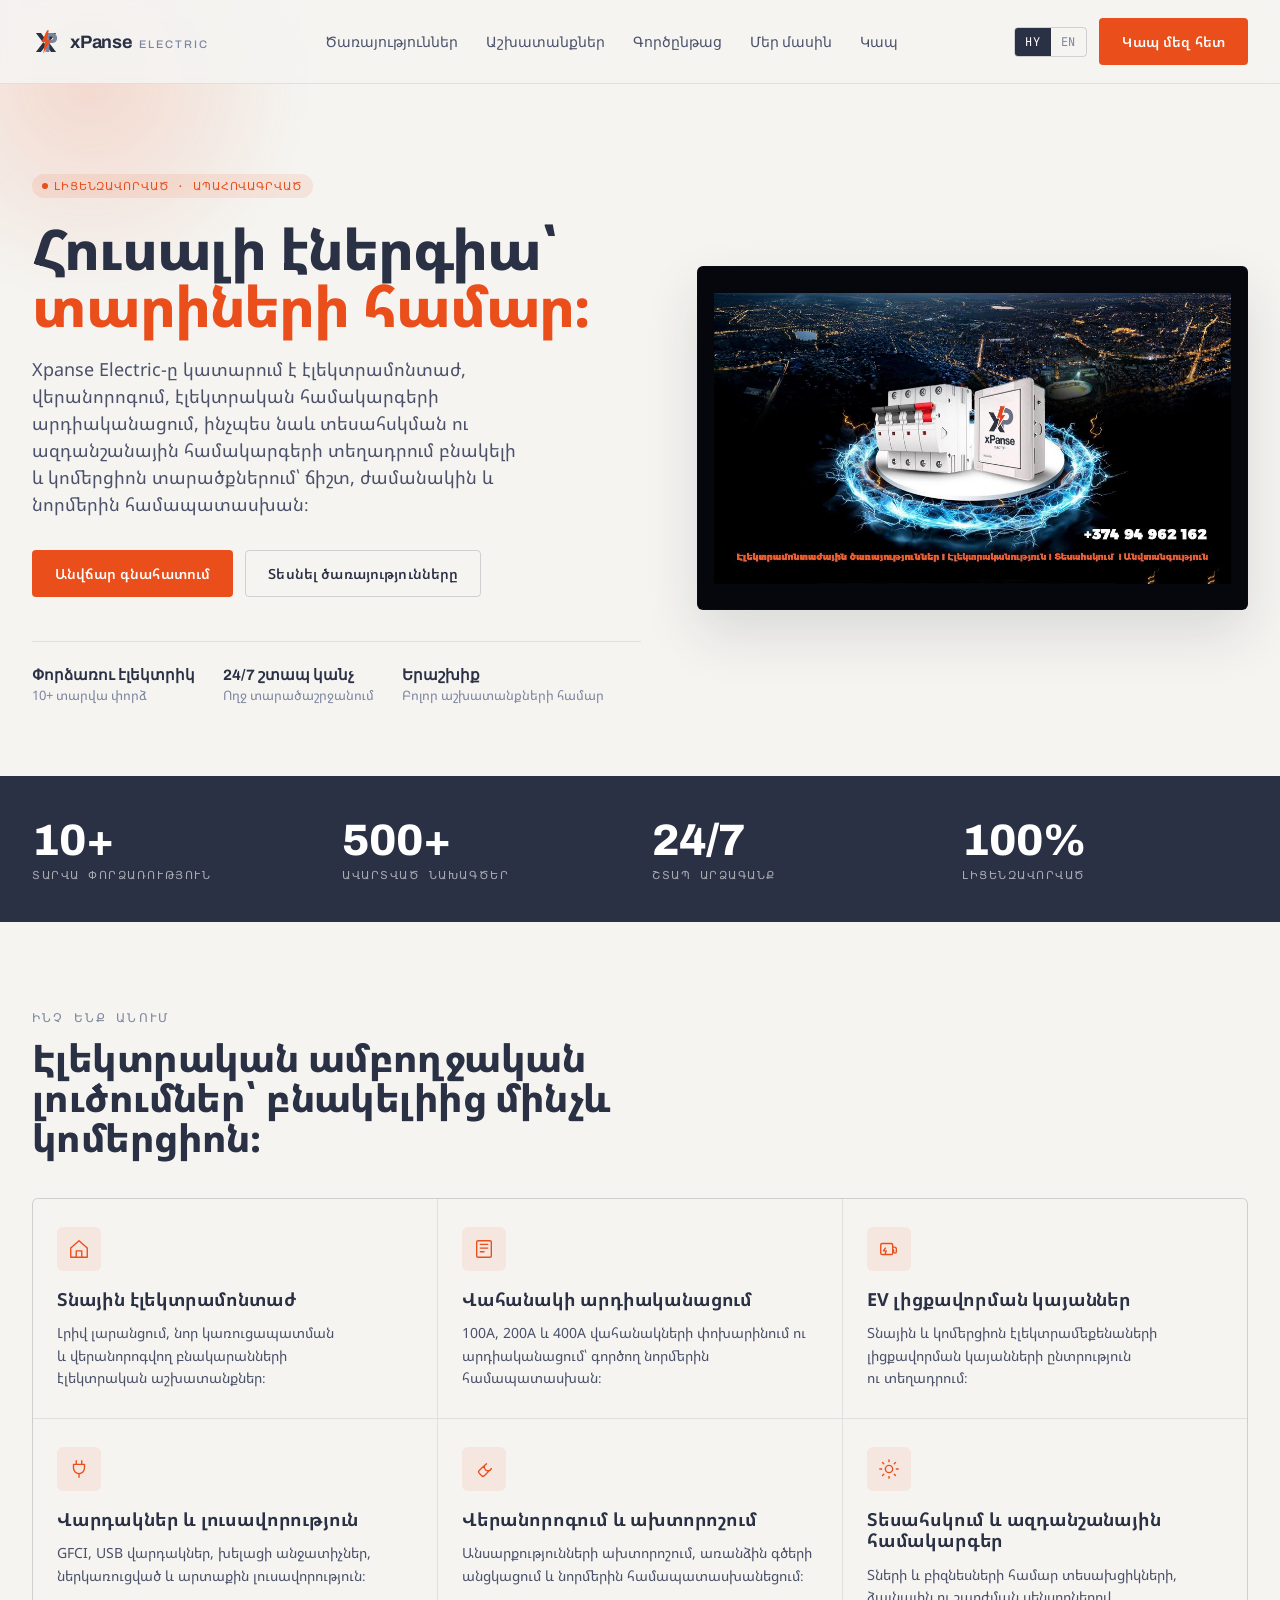
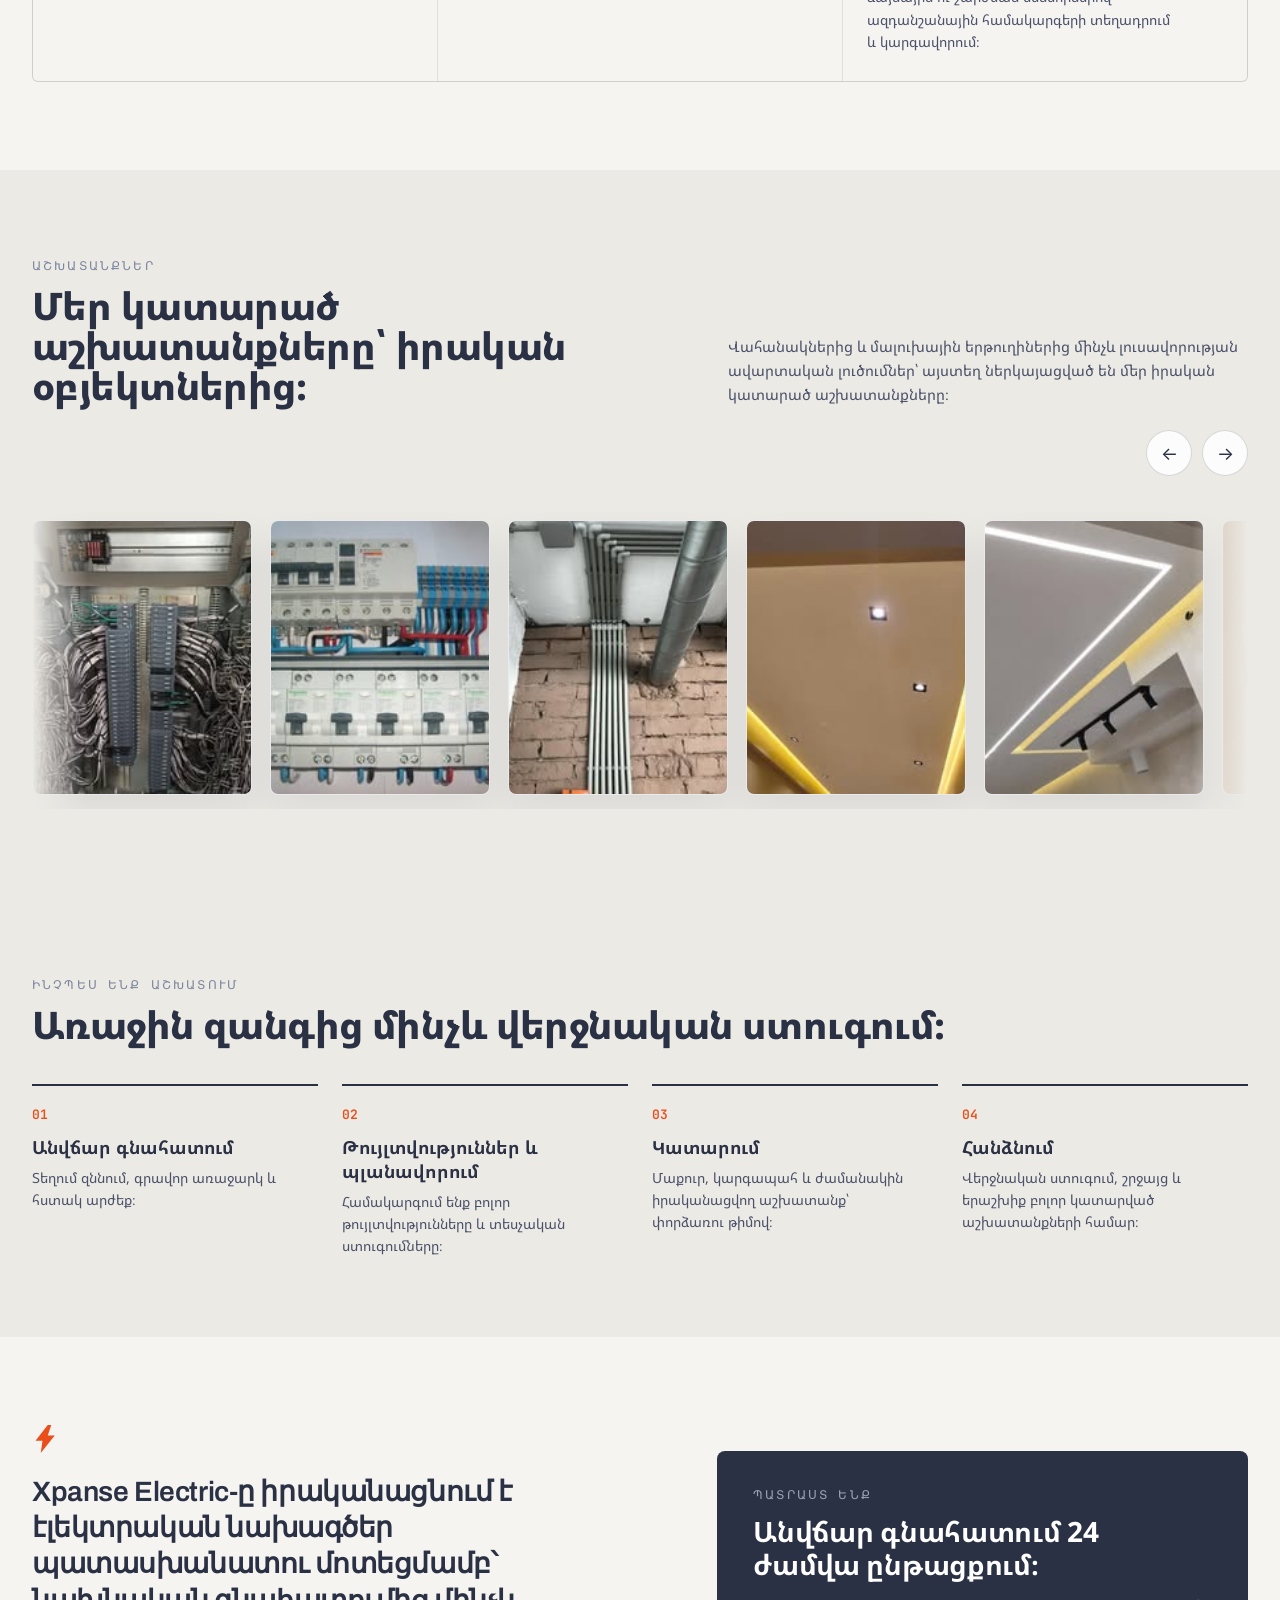
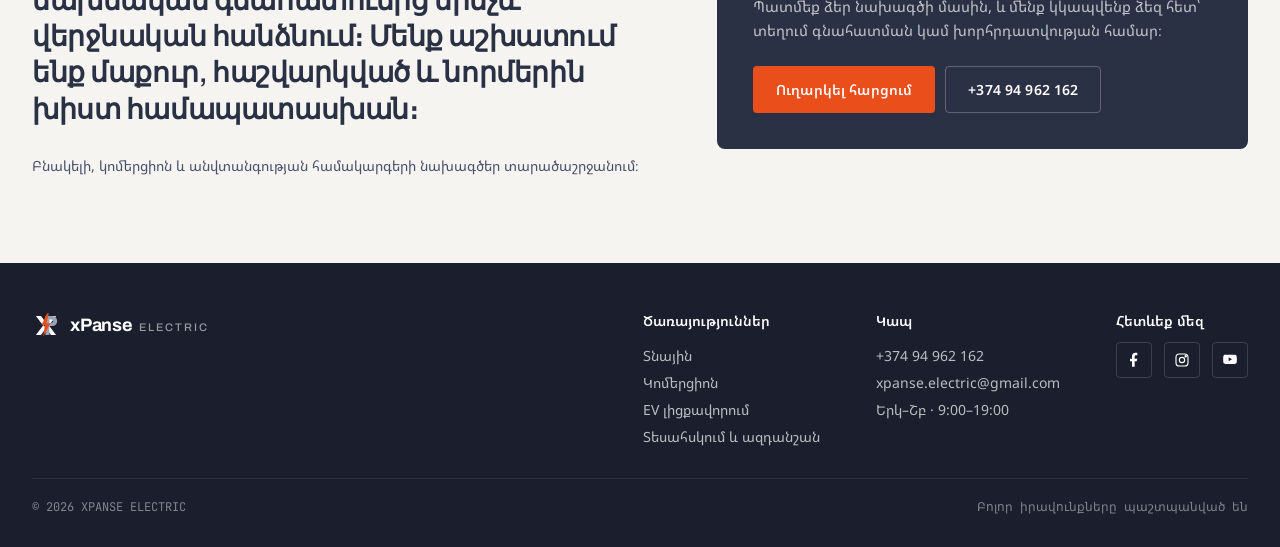
==== commit 9a5728de: "change" ====
--- a/docs/index.html
+++ b/docs/index.html
@@ -25,6 +25,7 @@
     </a>
     <nav>
       <a href="#services" data-i18n data-hy="Ծառայություններ" data-en="Services">Ծառայություններ</a>
+      <a href="#work"     data-i18n data-hy="Աշխատանքներ" data-en="Our work">Աշխատանքներ</a>
       <a href="#process"  data-i18n data-hy="Գործընթաց" data-en="Process">Գործընթաց</a>
       <a href="#about"    data-i18n data-hy="Մեր մասին" data-en="About">Մեր մասին</a>
       <a href="#contact"  data-i18n data-hy="Կապ" data-en="Contact">Կապ</a>
@@ -39,8 +40,8 @@
   </header>
 
   <!-- ───── Hero ───── -->
-  <section id="top" style="padding: 88px 0 72px;">
-    <div class="wrap" style="display: grid; grid-template-columns: 1.05fr 0.95fr; gap: 56px; align-items: center;">
+  <section id="top" class="hero-section" style="padding: 88px 0 72px;">
+    <div class="wrap hero-grid" style="display: grid; grid-template-columns: 1.05fr 0.95fr; gap: 56px; align-items: center;">
       <div>
         <span class="tag"><span class="dot"></span><span data-i18n data-hy="Լիցենզավորված · Ապահովագրված" data-en="Licensed · Insured">Լիցենզավորված · Ապահովագրված</span></span>
         <h1 class="h1" style="margin-top: 22px;">
@@ -49,24 +50,24 @@
         </h1>
         <p class="lead" style="margin-top: 22px; max-width: 560px;"
            data-i18n
-           data-hy="Xpanse Electric-ը կատարում է էլեկտրամոնտաժ, վերանորոգում, էլեկտրական համակարգերի արդիականացում, ինչպես նաև տեսահսկման ու ազդանշանային համակարգերի տեղադրում բնակելի և կոմերցիոն տարածքներում ամբողջ Հայաստանում՝ ճիշտ, ժամանակին և նորմերին համապատասխան։"
-           data-en="Xpanse Electric provides electrical installation, repair, electrical-system upgrades, as well as CCTV and alarm-system installation for residential and commercial properties across Armenia — done right, on time, and to code.">
-          Xpanse Electric-ը կատարում է էլեկտրամոնտաժ, վերանորոգում, էլեկտրական համակարգերի արդիականացում, ինչպես նաև տեսահսկման ու ազդանշանային համակարգերի տեղադրում բնակելի և կոմերցիոն տարածքներում ամբողջ Հայաստանում՝ ճիշտ, ժամանակին և նորմերին համապատասխան։
+           data-hy="Xpanse Electric-ը կատարում է էլեկտրամոնտաժ, վերանորոգում, էլեկտրական համակարգերի արդիականացում, ինչպես նաև տեսահսկման ու ազդանշանային համակարգերի տեղադրում բնակելի և կոմերցիոն տարածքներում՝ ճիշտ, ժամանակին և նորմերին համապատասխան։"
+           data-en="Xpanse Electric provides electrical installation, repair, electrical-system upgrades, as well as CCTV and alarm-system installation for residential and commercial properties in the region — done right, on time, and to code.">
+          Xpanse Electric-ը կատարում է էլեկտրամոնտաժ, վերանորոգում, էլեկտրական համակարգերի արդիականացում, ինչպես նաև տեսահսկման ու ազդանշանային համակարգերի տեղադրում բնակելի և կոմերցիոն տարածքներում՝ ճիշտ, ժամանակին և նորմերին համապատասխան։
         </p>
-        <div style="display: flex; gap: 12px; margin-top: 32px; flex-wrap: wrap;">
+        <div class="hero-actions" style="display: flex; gap: 12px; margin-top: 32px; flex-wrap: wrap;">
           <a class="btn btn-primary" href="https://mail.google.com/mail/?view=cm&amp;fs=1&amp;tf=1&amp;to=xpanse.electric@gmail.com" target="_blank" rel="noopener" data-i18n data-hy="Անվճար գնահատում" data-en="Free estimate">Անվճար գնահատում</a>
           <a class="btn btn-ghost" href="#services" data-i18n data-hy="Տեսնել ծառայությունները" data-en="View services">Տեսնել ծառայությունները</a>
         </div>
-        <div style="display: flex; gap: 28px; margin-top: 44px; padding-top: 24px; border-top: 1px solid var(--xp-line); flex-wrap: wrap;">
-          <div>
+        <div class="hero-trust" style="display: flex; gap: 28px; margin-top: 44px; padding-top: 24px; border-top: 1px solid var(--xp-line); flex-wrap: wrap;">
+          <div class="hero-trust-item">
             <div style="font-family: var(--font-display); font-weight: 700; color: var(--xp-navy); font-size: 15px;" data-i18n data-hy="Փորձառու էլեկտրիկ" data-en="Experienced electrician">Փորձառու էլեկտրիկ</div>
             <div style="font-size: 13px; color: var(--xp-ink-3); margin-top: 2px;" data-i18n data-hy="10+ տարվա փորձ" data-en="10+ years experience">10+ տարվա փորձ</div>
           </div>
-          <div>
+          <div class="hero-trust-item">
             <div style="font-family: var(--font-display); font-weight: 700; color: var(--xp-navy); font-size: 15px;" data-i18n data-hy="24/7 շտապ կանչ" data-en="24/7 emergency call-out">24/7 շտապ կանչ</div>
             <div style="font-size: 13px; color: var(--xp-ink-3); margin-top: 2px;" data-i18n data-hy="Ողջ տարածաշրջանում" data-en="Across the region">Ողջ տարածաշրջանում</div>
           </div>
-          <div>
+          <div class="hero-trust-item">
             <div style="font-family: var(--font-display); font-weight: 700; color: var(--xp-navy); font-size: 15px;" data-i18n data-hy="Երաշխիք" data-en="Warranty">Երաշխիք</div>
             <div style="font-size: 13px; color: var(--xp-ink-3); margin-top: 2px;" data-i18n data-hy="Բոլոր աշխատանքների համար" data-en="For all completed work">Բոլոր աշխատանքների համար</div>
           </div>
@@ -79,8 +80,8 @@
   </section>
 
   <!-- ───── Stats band ───── -->
-  <section style="background: var(--xp-navy); color: #fff; padding: 40px 0;">
-    <div class="wrap grid grid-4">
+  <section class="stats-band" style="background: var(--xp-navy); color: #fff; padding: 40px 0;">
+    <div class="wrap grid grid-4 stats-grid">
       <div>
         <div style="font-family: var(--font-display); font-size: 44px; font-weight: 800; letter-spacing: -0.02em;">10+</div>
         <div style="font-family: var(--font-mono); font-size: 11px; letter-spacing: 0.14em; text-transform: uppercase; color: rgba(255,255,255,0.6); margin-top: 4px;" data-i18n data-hy="Տարվա փորձառություն" data-en="Years in service">Տարվա փորձառություն</div>
@@ -101,7 +102,7 @@
   </section>
 
   <!-- ───── Services ───── -->
-  <section id="services" style="padding: 88px 0;">
+  <section id="services" class="reveal-section" style="padding: 88px 0;">
     <div class="wrap">
       <div style="display: flex; justify-content: space-between; align-items: flex-end; margin-bottom: 40px; gap: 24px; flex-wrap: wrap;">
         <div>
@@ -113,7 +114,7 @@
           </h2>
         </div>
       </div>
-      <div class="grid grid-3" style="gap: 1px; background: var(--xp-line); border: 1px solid var(--xp-line); border-radius: 6px; overflow: hidden;">
+      <div class="grid grid-3 services-grid" style="gap: 1px; background: var(--xp-line); border: 1px solid var(--xp-line); border-radius: 6px; overflow: hidden;">
         <!-- service template repeats below -->
         <div class="service">
           <div class="ico"><svg viewBox="0 0 24 24" width="22" height="22" fill="none" stroke="currentColor" stroke-width="1.5" stroke-linecap="round" stroke-linejoin="round"><path d="M3 11 12 3 21 11 V21 H3 Z"/><path d="M9 21v-7h6v7"/></svg></div>
@@ -184,13 +185,72 @@
       </div>
     </div>
     <style>
-      .service { background: var(--xp-bg); padding: 28px 24px; min-height: 200px; display: flex; flex-direction: column; justify-content: space-between; }
-      .service .ico { width: 44px; height: 44px; border-radius: 6px; background: rgba(233,78,27,0.08); color: var(--xp-orange); display: flex; align-items: center; justify-content: center; }
+      .service { background: var(--xp-bg); padding: 28px 24px; min-height: 200px; display: flex; flex-direction: column; justify-content: flex-start; gap: 18px; }
+      .service .ico { width: 44px; height: 44px; border-radius: 6px; background: rgba(233,78,27,0.08); color: var(--xp-orange); display: flex; align-items: center; justify-content: center; flex: 0 0 auto; }
+      .service > div:last-child { display: grid; align-content: start; gap: 6px; }
     </style>
   </section>
 
+  <!-- ───── Work gallery ───── -->
+  <section id="work" class="work-band reveal-section">
+    <div class="wrap">
+      <div class="work-head">
+        <div>
+          <div class="eyebrow" data-i18n data-hy="Աշխատանքներ" data-en="Our work">Աշխատանքներ</div>
+          <h2 class="h2" style="margin-top: 12px; max-width: 620px;" data-i18n
+              data-hy="Մեր կատարած աշխատանքները՝ իրական օբյեկտներից։"
+              data-en="Our completed work from real projects.">
+            Մեր կատարած աշխատանքները՝ իրական օբյեկտներից։
+          </h2>
+        </div>
+        <p class="body work-intro" data-i18n
+           data-hy="Վահանակներից և մալուխային երթուղիներից մինչև լուսավորության ավարտական լուծումներ՝ այստեղ ներկայացված են մեր իրական կատարած աշխատանքները։"
+           data-en="From panels and cable routing to finished lighting solutions, these are examples of our real completed jobs.">
+          Վահանակներից և մալուխային երթուղիներից մինչև լուսավորության ավարտական լուծումներ՝ այստեղ ներկայացված են մեր իրական կատարած աշխատանքները։
+        </p>
+        <div class="work-controls" aria-label="Gallery controls">
+          <button class="work-nav" type="button" data-carousel-target="work-carousel" data-direction="prev" aria-label="Previous work">
+            <span aria-hidden="true">←</span>
+          </button>
+          <button class="work-nav" type="button" data-carousel-target="work-carousel" data-direction="next" aria-label="Next work">
+            <span aria-hidden="true">→</span>
+          </button>
+        </div>
+      </div>
+
+      <div class="work-carousel-wrap">
+      <div class="work-carousel" id="work-carousel">
+        <figure class="work-card">
+          <img src="assets/466375578_122153860406302077_4704631936473012818_n.jpg" alt="Էլեկտրական վահանակի և մալուխների կազմակերպված մոնտաժ"/>
+        </figure>
+        <figure class="work-card">
+          <img src="assets/481481667_122168365328302077_2277899933992905230_n.jpg" alt="Ավտոմատների և պաշտպանիչ սարքերի միացված բլոկ"/>
+        </figure>
+        <figure class="work-card">
+          <img src="assets/492367266_122175460022302077_4428453331317133575_n.jpg" alt="Պատի երկայնքով անցկացված մալուխային ուղիներ"/>
+        </figure>
+        <figure class="work-card">
+          <img src="assets/548798529_122193568364302077_2290400896664040819_n.jpg" alt="Ներքին լուսավորության տեղադրված առաստաղային լուծում"/>
+        </figure>
+        <figure class="work-card">
+          <img src="assets/657754049_122212152704302077_2415205767821427561_n.jpg" alt="Ժամանակակից գծային և կետային լուսավորության ավարտված աշխատանք"/>
+        </figure>
+        <figure class="work-card">
+          <img src="assets/466379585_122153861072302077_3768132635953698404_n.jpg" alt="Մուտքի վերահսկման կամ էլեկտրական փականի տեղադրված համակարգ"/>
+        </figure>
+        <figure class="work-card">
+          <img src="assets/481914212_122167593524302077_6676240279581475361_n.jpg" alt="Դրսի տարածքում անցկացված էլեկտրական կամ թույլ հոսանքի երթուղի"/>
+        </figure>
+        <figure class="work-card">
+          <img src="assets/564742696_122196370088302077_1560850566438585366_n.jpg" alt="Կազմակերպված և մակնշված ավտոմատներով էլեկտրական վահանակ"/>
+        </figure>
+      </div>
+      </div>
+    </div>
+  </section>
+
   <!-- ───── Process ───── -->
-  <section id="process" style="background: var(--xp-bg-2); padding: 80px 0;">
+  <section id="process" class="reveal-section" style="background: var(--xp-bg-2); padding: 80px 0;">
     <div class="wrap">
       <div class="eyebrow" data-i18n data-hy="Ինչպես ենք աշխատում" data-en="How we work">Ինչպես ենք աշխատում</div>
       <h2 class="h2" style="margin-top: 12px; margin-bottom: 40px;" data-i18n
@@ -198,7 +258,7 @@
           data-en="From first call to final inspection.">
         Առաջին զանգից մինչև վերջնական ստուգում։
       </h2>
-      <div class="grid grid-4">
+      <div class="grid grid-4 process-grid">
         <div class="step">
           <div class="n">01</div>
           <div class="t" data-i18n data-hy="Անվճար գնահատում" data-en="Free estimate">Անվճար գնահատում</div>
@@ -231,21 +291,21 @@
   </section>
 
   <!-- ───── About / CTA combined ───── -->
-  <section id="about" style="padding: 88px 0;">
-    <div class="wrap" style="display: grid; grid-template-columns: 1.2fr 1fr; gap: 48px; align-items: center;">
+  <section id="about" class="reveal-section" style="padding: 88px 0;">
+    <div class="wrap about-grid" style="display: grid; grid-template-columns: 1.2fr 1fr; gap: 48px; align-items: center;">
       <div>
         <svg width="28" height="28" viewBox="0 0 12 16" aria-hidden="true"><path d="M7 0 L0 9 L4 9 L3 16 L11 6 L7 6 L9 0 Z" fill="#E94E1B"/></svg>
-        <p style="font-family: var(--font-display); font-weight: 600; font-size: 28px; line-height: 1.3; color: var(--xp-navy); letter-spacing: -0.015em; margin-top: 16px;"
+        <p class="about-quote" style="font-family: var(--font-display); font-weight: 600; font-size: 28px; line-height: 1.3; color: var(--xp-navy); letter-spacing: -0.015em; margin-top: 16px;"
            data-i18n
            data-hy="Xpanse Electric-ը իրականացնում է էլեկտրական նախագծեր պատասխանատու մոտեցմամբ՝ նախնական գնահատումից մինչև վերջնական հանձնում։ Մենք աշխատում ենք մաքուր, հաշվարկված և նորմերին խիստ համապատասխան։"
            data-en="Xpanse Electric handles electrical projects with a responsible process, from the initial estimate to the final handoff. We work cleanly, methodically, and in strict compliance with code.">
           Xpanse Electric-ը իրականացնում է էլեկտրական նախագծեր պատասխանատու մոտեցմամբ՝ նախնական գնահատումից մինչև վերջնական հանձնում։ Մենք աշխատում ենք մաքուր, հաշվարկված և նորմերին խիստ համապատասխան։
         </p>
-        <div style="margin-top: 24px; font-size: 14px; color: var(--xp-ink-2);" data-i18n data-hy="Բնակելի, կոմերցիոն և անվտանգության համակարգերի նախագծեր ամբողջ Հայաստանում։" data-en="Residential, commercial, and security-system projects throughout Armenia.">
-          Բնակելի, կոմերցիոն և անվտանգության համակարգերի նախագծեր ամբողջ Հայաստանում։
-        </div>
-      </div>
-      <div id="contact" style="background: var(--xp-navy); color: #fff; padding: 36px; border-radius: 8px;">
+        <div style="margin-top: 24px; font-size: 14px; color: var(--xp-ink-2);" data-i18n data-hy="Բնակելի, կոմերցիոն և անվտանգության համակարգերի նախագծեր տարածաշրջանում։" data-en="Residential, commercial, and security-system projects in the region.">
+          Բնակելի, կոմերցիոն և անվտանգության համակարգերի նախագծեր տարածաշրջանում։
+        </div>
+      </div>
+      <div id="contact" class="contact-card" style="background: var(--xp-navy); color: #fff; padding: 36px; border-radius: 8px;">
         <div class="eyebrow" style="color: var(--xp-slate-2);" data-i18n data-hy="Պատրաստ ենք" data-en="We're ready">Պատրաստ ենք</div>
         <h3 class="h3" style="color: #fff; font-size: 28px; margin-top: 12px;" data-i18n
             data-hy="Անվճար գնահատում 24 ժամվա ընթացքում։"
@@ -257,7 +317,7 @@
            data-en="Tell us about your project, and we'll get in touch to arrange an on-site estimate or consultation.">
           Պատմեք ձեր նախագծի մասին, և մենք կկապվենք ձեզ հետ՝ տեղում գնահատման կամ խորհրդատվության համար։
         </p>
-        <div style="display: flex; gap: 10px; margin-top: 24px; flex-wrap: wrap;">
+        <div class="contact-actions" style="display: flex; gap: 10px; margin-top: 24px; flex-wrap: wrap;">
           <a class="btn btn-primary" href="https://mail.google.com/mail/?view=cm&amp;fs=1&amp;tf=1&amp;to=xpanse.electric@gmail.com" target="_blank" rel="noopener" data-i18n data-hy="Ուղարկել հարցում" data-en="Send inquiry">Ուղարկել հարցում</a>
           <a class="btn btn-on-dark" href="tel:+37494962162">+374 94 962 162</a>
         </div>
@@ -266,7 +326,7 @@
   </section>
 
   <!-- ───── Footer ───── -->
-  <footer class="site-footer">
+  <footer class="site-footer reveal-section">
     <div class="wrap">
       <div class="top">
         <a class="xp-logo dark" href="#top">
--- a/docs/styles.css
+++ b/docs/styles.css
@@ -29,11 +29,28 @@
   background: var(--xp-bg);
   -webkit-font-smoothing: antialiased;
   text-wrap: pretty;
+  overflow-x: hidden;
 }
 body[data-lang="hy"] { font-family: var(--font-arm); }
 body[data-lang="hy"] h1, body[data-lang="hy"] h2, body[data-lang="hy"] h3 { font-family: var(--font-arm-display); }
 img { max-width: 100%; display: block; }
 a { color: inherit; }
+
+body::before {
+  content: "";
+  position: fixed;
+  inset: -15% auto auto -10%;
+  width: 34vw;
+  height: 34vw;
+  min-width: 260px;
+  min-height: 260px;
+  border-radius: 50%;
+  background: radial-gradient(circle, rgba(233,78,27,0.16) 0%, rgba(233,78,27,0) 70%);
+  pointer-events: none;
+  filter: blur(10px);
+  animation: driftGlow 14s ease-in-out infinite alternate;
+  z-index: 0;
+}
 
 /* Logo */
 .xp-logo { display: inline-flex; align-items: center; gap: 10px; text-decoration: none; }
@@ -55,6 +72,7 @@
 }
 .xp-logo.dark .word { color: #fff; }
 .xp-logo.dark .word em { color: rgba(255,255,255,0.55); }
+.xp-logo svg { animation: logoFloat 5.2s ease-in-out infinite; transform-origin: 50% 50%; }
 
 /* Buttons */
 .btn {
@@ -92,6 +110,7 @@
   color: var(--xp-orange);
 }
 .tag .dot { width: 6px; height: 6px; border-radius: 50%; background: var(--xp-orange); }
+.tag .dot { animation: dotPulse 1.8s ease-in-out infinite; }
 
 /* Eyebrow / heading rhythm */
 .eyebrow { font-family: var(--font-mono); font-size: 12px; letter-spacing: 0.18em; text-transform: uppercase; color: var(--xp-slate); }
@@ -137,6 +156,14 @@
   object-position: center;
 }
 
+.hero-grid > *:first-child {
+  animation: riseIn 0.75s ease-out both;
+}
+
+.hero-grid > *:last-child {
+  animation: riseIn 0.9s ease-out 0.12s both;
+}
+
 /* Language switcher */
 .lang-switch { display: inline-flex; gap: 0; border: 1px solid var(--xp-line-2); border-radius: 4px; overflow: hidden; }
 .lang-switch button {
@@ -160,6 +187,22 @@
   .wrap { padding: 0 20px; }
   .h1 { font-size: 40px !important; }
   .h2 { font-size: 30px !important; }
+}
+
+.reveal-section {
+  opacity: 0;
+  transform: translateY(40px);
+  filter: blur(8px);
+  transition:
+    opacity 0.7s ease,
+    transform 0.7s ease,
+    filter 0.7s ease;
+}
+
+.reveal-section.is-visible {
+  opacity: 1;
+  transform: translateY(0);
+  filter: blur(0);
 }
 
 /* Generic responsive grid */
@@ -169,6 +212,151 @@
 .grid-4 { grid-template-columns: repeat(4, 1fr); }
 @media (max-width: 960px) {
   .grid-2, .grid-3, .grid-4 { grid-template-columns: 1fr; }
+}
+
+.work-band {
+  padding: 88px 0;
+  background: var(--xp-bg-2);
+}
+
+.work-head {
+  display: flex;
+  justify-content: space-between;
+  align-items: flex-end;
+  gap: 24px;
+  flex-wrap: wrap;
+  margin-bottom: 36px;
+}
+
+.work-intro {
+  max-width: 520px;
+}
+
+.work-controls {
+  display: inline-flex;
+  gap: 10px;
+  margin-left: auto;
+}
+
+.work-nav {
+  width: 46px;
+  height: 46px;
+  border: 1px solid var(--xp-line-2);
+  border-radius: 999px;
+  background: rgba(255,255,255,0.86);
+  color: var(--xp-navy);
+  font: inherit;
+  font-size: 18px;
+  cursor: pointer;
+  transition:
+    transform .18s ease,
+    background .18s ease,
+    border-color .18s ease,
+    color .18s ease;
+}
+
+.work-nav:hover {
+  transform: translateY(-2px);
+  background: var(--xp-orange);
+  border-color: var(--xp-orange);
+  color: #fff;
+}
+
+.work-carousel-wrap {
+  position: relative;
+}
+
+.work-carousel-wrap::before,
+.work-carousel-wrap::after {
+  content: "";
+  position: absolute;
+  top: 0;
+  bottom: 0;
+  width: 56px;
+  pointer-events: none;
+  z-index: 2;
+}
+
+.work-carousel-wrap::before {
+  left: 0;
+  background: linear-gradient(90deg, var(--xp-bg-2) 0%, rgba(236,234,229,0) 100%);
+}
+
+.work-carousel-wrap::after {
+  right: 0;
+  background: linear-gradient(270deg, var(--xp-bg-2) 0%, rgba(236,234,229,0) 100%);
+}
+
+.work-carousel {
+  display: grid;
+  grid-auto-flow: column;
+  grid-auto-columns: minmax(220px, 24vw);
+  gap: 18px;
+  overflow-x: auto;
+  scroll-snap-type: x mandatory;
+  scroll-behavior: smooth;
+  padding: 8px 8px 14px;
+  scrollbar-width: thin;
+  scrollbar-color: rgba(43,49,68,0.28) transparent;
+}
+
+.work-carousel::-webkit-scrollbar {
+  height: 8px;
+}
+
+.work-carousel::-webkit-scrollbar-thumb {
+  background: rgba(43,49,68,0.24);
+  border-radius: 999px;
+}
+
+.work-card {
+  margin: 0;
+  background: #fff;
+  border: 1px solid var(--xp-line);
+  border-radius: 8px;
+  overflow: hidden;
+  box-shadow: 0 18px 38px rgba(27,31,45,0.08);
+  scroll-snap-align: start;
+  transition:
+    transform .22s ease,
+    box-shadow .22s ease,
+    border-color .22s ease,
+    opacity .6s ease,
+    filter .6s ease;
+  opacity: 0;
+  filter: blur(8px);
+  transform: translateY(24px);
+}
+
+.reveal-section.is-visible .work-card {
+  opacity: 1;
+  filter: blur(0);
+  transform: translateY(0);
+}
+
+.reveal-section.is-visible .work-card:nth-child(2) { transition-delay: .08s; }
+.reveal-section.is-visible .work-card:nth-child(3) { transition-delay: .16s; }
+.reveal-section.is-visible .work-card:nth-child(4) { transition-delay: .24s; }
+.reveal-section.is-visible .work-card:nth-child(5) { transition-delay: .32s; }
+
+.work-card:hover {
+  transform: translateY(-6px);
+  box-shadow: 0 26px 54px rgba(27,31,45,0.14);
+  border-color: rgba(233,78,27,0.22);
+}
+
+.work-card img {
+  width: 100%;
+  aspect-ratio: 4 / 5;
+  object-fit: cover;
+}
+
+.work-card figcaption {
+  padding: 14px 16px 16px;
+  font-family: var(--font-display);
+  font-size: 15px;
+  font-weight: 600;
+  color: var(--xp-navy);
 }
 
 /* Header */
@@ -187,6 +375,278 @@
 .site-header .right { display: flex; gap: 12px; align-items: center; }
 @media (max-width: 880px) {
   .site-header nav { display: none; }
+}
+
+@media (max-width: 960px) {
+  .work-carousel {
+    grid-auto-columns: minmax(240px, 66vw);
+  }
+}
+
+@media (max-width: 640px) {
+  .work-band {
+    padding: 64px 0;
+  }
+
+  .work-head {
+    margin-bottom: 24px;
+  }
+
+  .work-controls {
+    margin-left: 0;
+  }
+
+  .work-carousel {
+    grid-auto-columns: minmax(230px, 82vw);
+    gap: 14px;
+  }
+
+  .work-carousel-wrap::before,
+  .work-carousel-wrap::after {
+    width: 24px;
+  }
+}
+
+@media (max-width: 1024px) {
+  .hero-grid,
+  .about-grid {
+    grid-template-columns: 1fr !important;
+  }
+
+  .hero-grid {
+    gap: 36px !important;
+  }
+
+  .about-grid {
+    gap: 32px !important;
+  }
+
+  .stats-grid,
+  .services-grid,
+  .process-grid {
+    grid-template-columns: repeat(2, minmax(0, 1fr));
+  }
+}
+
+@media (max-width: 720px) {
+  .site-header {
+    padding: 14px 20px;
+  }
+
+  .site-header .right .btn {
+    padding: 11px 16px;
+    font-size: 13px;
+  }
+
+  .hero-section,
+  #services,
+  .work-band,
+  #process,
+  #about {
+    padding-top: 64px !important;
+    padding-bottom: 56px !important;
+  }
+
+  .hero-actions .btn,
+  .contact-actions .btn {
+    justify-content: center;
+    white-space: normal;
+  }
+
+  .hero-trust {
+    display: grid !important;
+    grid-template-columns: repeat(2, minmax(0, 1fr));
+    gap: 18px 20px !important;
+    margin-top: 32px !important;
+  }
+
+  .hero-trust-item {
+    min-width: 0;
+  }
+
+  .hero-photo {
+    padding: 12px;
+    min-height: 240px;
+  }
+
+  .stats-band {
+    padding: 32px 0 !important;
+  }
+
+  .stats-grid {
+    gap: 24px 18px;
+  }
+
+  .work-head {
+    align-items: flex-start;
+    gap: 18px;
+  }
+
+  .work-intro {
+    max-width: none;
+  }
+
+  .work-controls {
+    width: 100%;
+    justify-content: flex-start;
+  }
+
+  .work-nav {
+    width: 42px;
+    height: 42px;
+  }
+
+  .about-quote {
+    font-size: 24px !important;
+  }
+
+  .contact-card {
+    padding: 28px !important;
+  }
+
+  .site-footer {
+    padding: 40px 0 28px;
+  }
+
+  .site-footer .top,
+  .site-footer .bottom {
+    gap: 18px;
+  }
+}
+
+@media (max-width: 560px) {
+  body::before {
+    width: 70vw;
+    height: 70vw;
+    min-width: 220px;
+    min-height: 220px;
+  }
+
+  .h1 {
+    font-size: 34px !important;
+    line-height: 1.05;
+  }
+
+  .h2 {
+    font-size: 26px !important;
+    line-height: 1.1;
+  }
+
+  .lead {
+    font-size: 16px;
+  }
+
+  .site-header {
+    padding: 14px 16px;
+    gap: 12px;
+    flex-wrap: wrap;
+  }
+
+  .xp-logo .word {
+    font-size: 16px;
+  }
+
+  .xp-logo .word em {
+    font-size: 10px;
+    margin-left: 4px;
+  }
+
+  .site-header .right {
+    width: 100%;
+    justify-content: space-between;
+  }
+
+  .site-header .right .btn {
+    flex: 1 1 auto;
+  }
+
+  .hero-grid {
+    gap: 28px !important;
+  }
+
+  .hero-actions,
+  .contact-actions {
+    flex-direction: column;
+  }
+
+  .hero-actions .btn,
+  .contact-actions .btn {
+    width: 100%;
+  }
+
+  .hero-trust {
+    grid-template-columns: 1fr;
+    gap: 14px !important;
+  }
+
+  .stats-grid,
+  .services-grid,
+  .process-grid {
+    grid-template-columns: 1fr;
+  }
+
+  .services-grid .service {
+    min-height: 0 !important;
+    padding: 24px 18px !important;
+  }
+
+  .step .t {
+    font-size: 17px !important;
+  }
+
+  .step .d {
+    font-size: 13px !important;
+  }
+
+  .work-carousel {
+    grid-auto-columns: minmax(230px, 88vw);
+  }
+
+  .work-carousel-wrap::before,
+  .work-carousel-wrap::after {
+    display: none;
+  }
+
+  .about-quote {
+    font-size: 22px !important;
+  }
+
+  .contact-card {
+    padding: 24px 20px !important;
+  }
+
+  .reveal-section {
+    transform: translateY(24px);
+    filter: none;
+  }
+}
+
+@keyframes driftGlow {
+  from { transform: translate3d(0, 0, 0) scale(1); }
+  to { transform: translate3d(10vw, 3vh, 0) scale(1.15); }
+}
+
+@keyframes logoFloat {
+  0%, 100% { transform: translateY(0); }
+  50% { transform: translateY(-3px); }
+}
+
+@keyframes dotPulse {
+  0%, 100% { transform: scale(1); opacity: 1; }
+  50% { transform: scale(1.45); opacity: 0.72; }
+}
+
+@keyframes riseIn {
+  from {
+    opacity: 0;
+    transform: translateY(36px);
+    filter: blur(10px);
+  }
+  to {
+    opacity: 1;
+    transform: translateY(0);
+    filter: blur(0);
+  }
 }
 
 /* Footer */
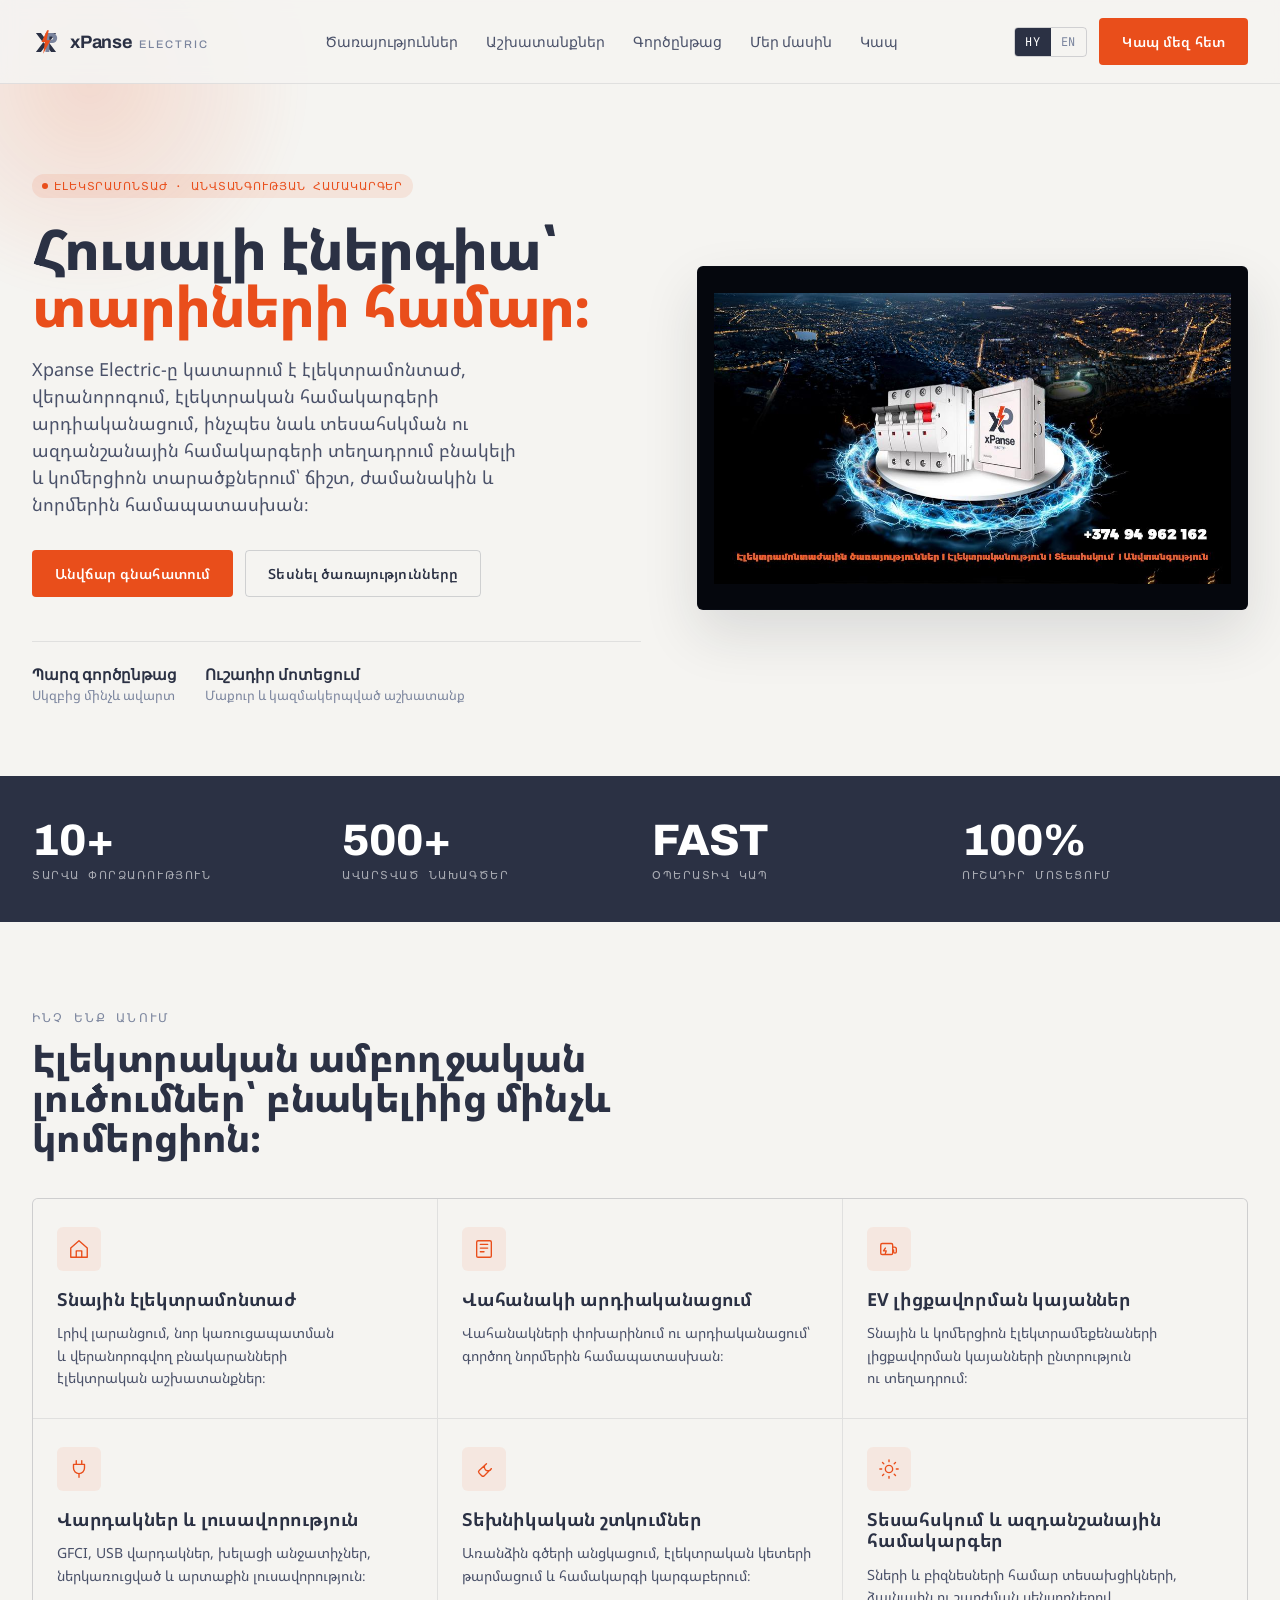
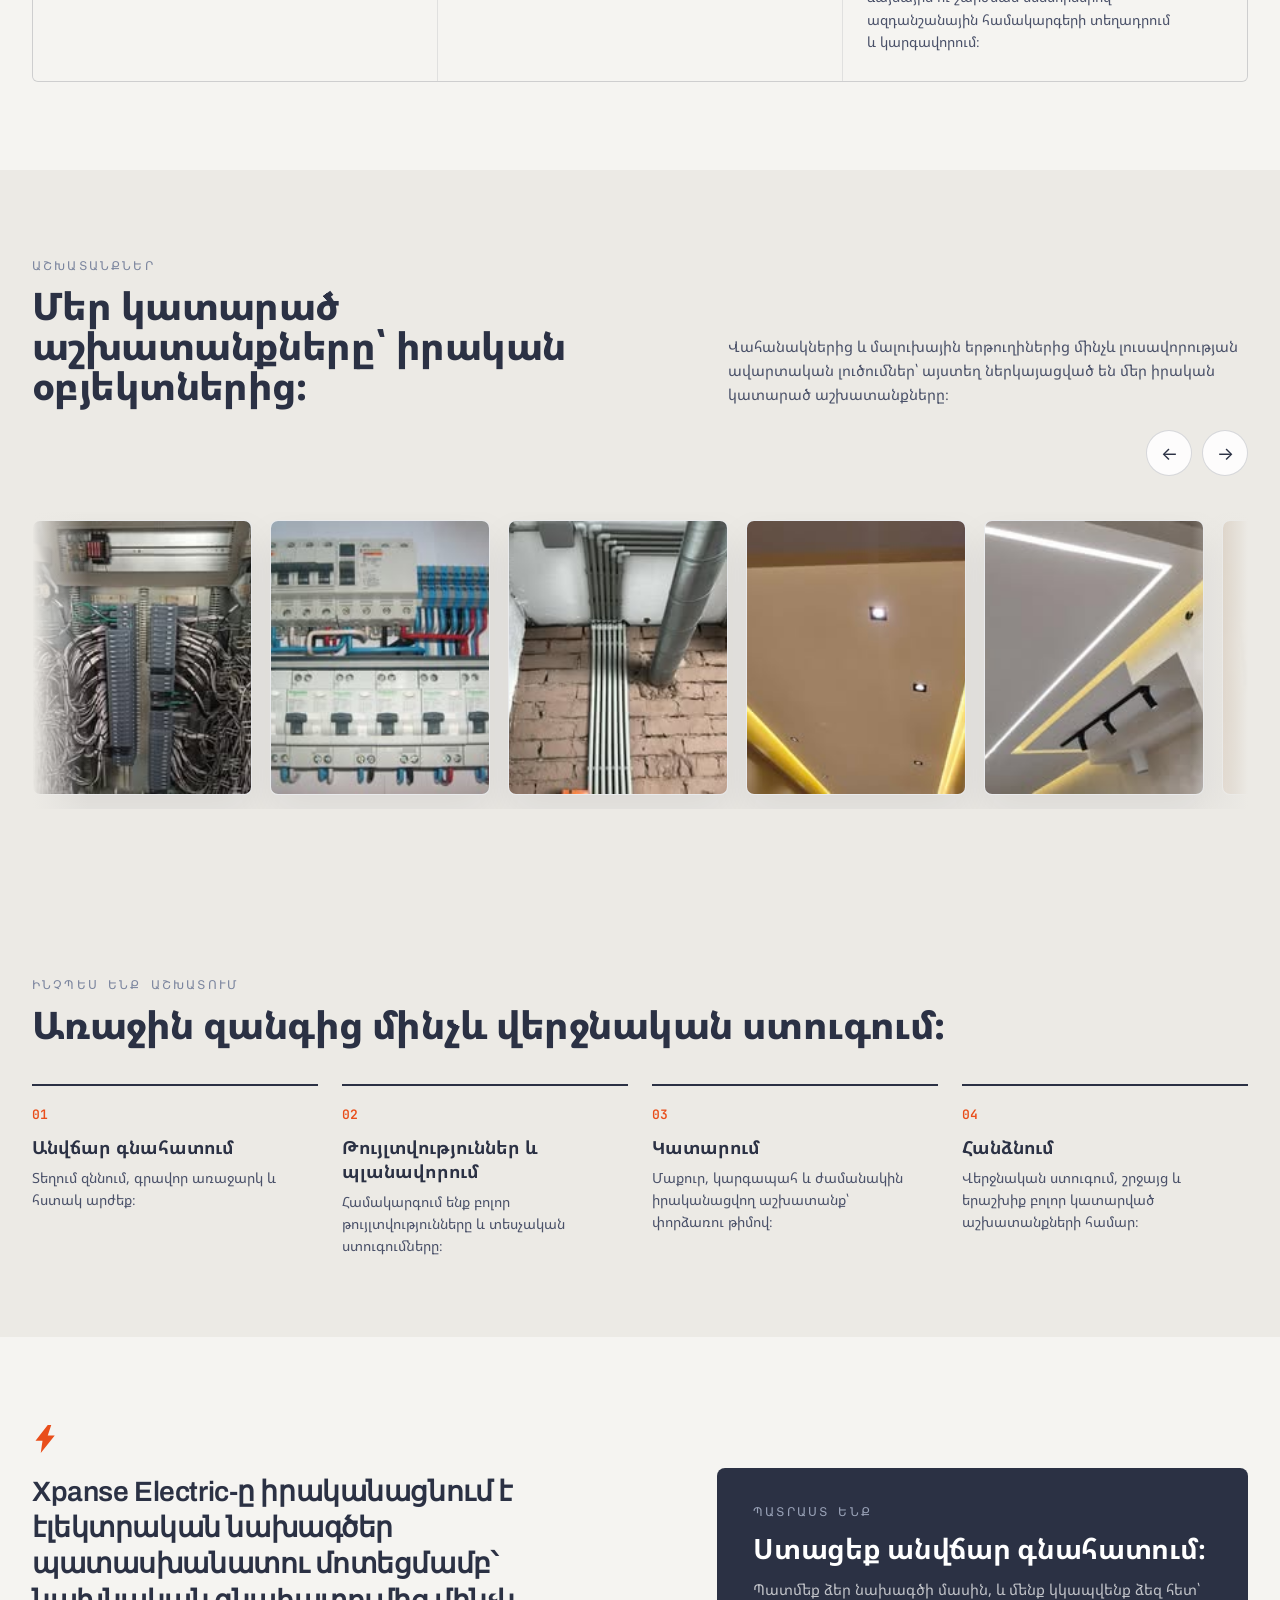
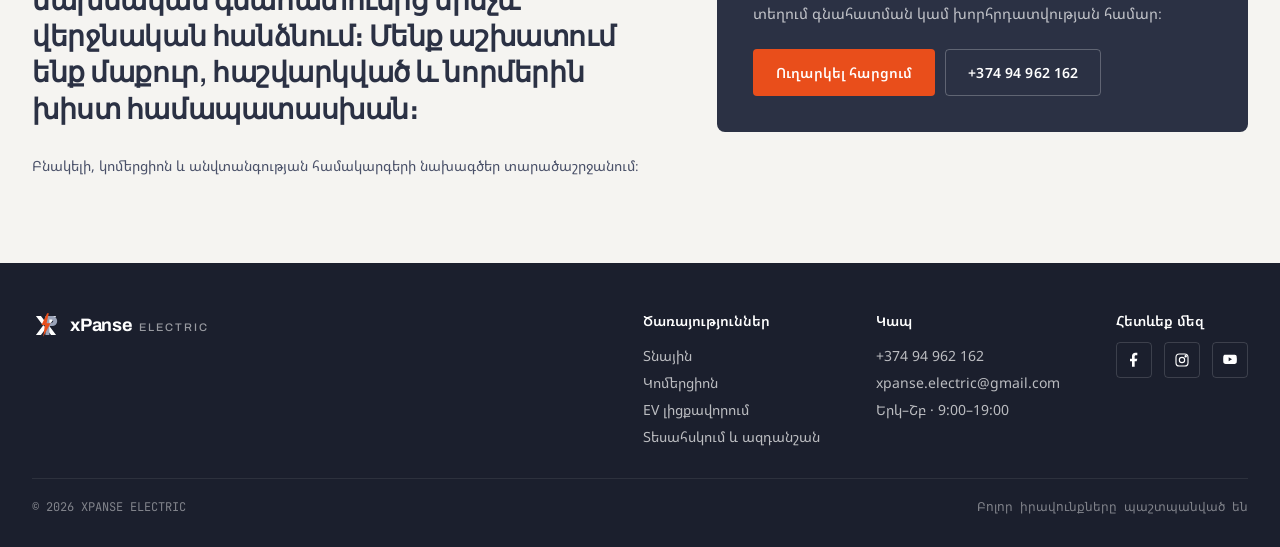
==== commit 19012c02: "change" ====
--- a/docs/index.html
+++ b/docs/index.html
@@ -4,7 +4,7 @@
   <meta charset="utf-8"/>
   <title data-i18n data-hy="xPanse Electric — Էլեկտրամոնտաժային ծառայություններ" data-en="xPanse Electric — Electrical Installation Services">xPanse Electric — Էլեկտրամոնտաժային ծառայություններ</title>
   <meta name="viewport" content="width=device-width,initial-scale=1"/>
-  <meta name="description" data-i18n data-hy="Xpanse Electric — լիցենզավորված էլեկտրական կապալառու։ Բնակելի, կոմերցիոն, EV լիցքավորման, տեսահսկման և ազդանշանային լուծումներ։" data-en="Xpanse Electric — a licensed electrical contractor offering residential, commercial, EV charging, CCTV, and alarm-system solutions." content="Xpanse Electric — լիցենզավորված էլեկտրական կապալառու։ Բնակելի, կոմերցիոն, EV լիցքավորման, տեսահսկման և ազդանշանային լուծումներ։"/>
+  <meta name="description" data-i18n data-hy="Xpanse Electric — էլեկտրամոնտաժային ծառայություններ բնակելի և կոմերցիոն տարածքների, EV լիցքավորման, տեսահսկման և ազդանշանային համակարգերի համար։" data-en="Xpanse Electric — electrical services for residential and commercial spaces, EV charging, CCTV, and alarm systems." content="Xpanse Electric — էլեկտրամոնտաժային ծառայություններ բնակելի և կոմերցիոն տարածքների, EV լիցքավորման, տեսահսկման և ազդանշանային համակարգերի համար։"/>
   <link rel="preconnect" href="https://fonts.googleapis.com"/>
   <link rel="preconnect" href="https://fonts.gstatic.com" crossorigin/>
   <link href="https://fonts.googleapis.com/css2?family=Archivo:wght@500;600;700;800&family=Inter:wght@400;500;600&family=JetBrains+Mono:wght@400;500;600&family=Noto+Sans+Armenian:wght@400;500;600;700;800&display=swap" rel="stylesheet"/>
@@ -43,7 +43,7 @@
   <section id="top" class="hero-section" style="padding: 88px 0 72px;">
     <div class="wrap hero-grid" style="display: grid; grid-template-columns: 1.05fr 0.95fr; gap: 56px; align-items: center;">
       <div>
-        <span class="tag"><span class="dot"></span><span data-i18n data-hy="Լիցենզավորված · Ապահովագրված" data-en="Licensed · Insured">Լիցենզավորված · Ապահովագրված</span></span>
+        <span class="tag"><span class="dot"></span><span data-i18n data-hy="Էլեկտրամոնտաժ · Անվտանգության համակարգեր" data-en="Electrical · Security systems">Էլեկտրամոնտաժ · Անվտանգության համակարգեր</span></span>
         <h1 class="h1" style="margin-top: 22px;">
           <span data-i18n data-hy="Հուսալի էներգիա՝" data-en="Reliable power,">Հուսալի էներգիա՝</span><br/>
           <span style="color: var(--xp-orange);" data-i18n data-hy="տարիների համար։" data-en="built for years.">տարիների համար։</span>
@@ -60,16 +60,12 @@
         </div>
         <div class="hero-trust" style="display: flex; gap: 28px; margin-top: 44px; padding-top: 24px; border-top: 1px solid var(--xp-line); flex-wrap: wrap;">
           <div class="hero-trust-item">
-            <div style="font-family: var(--font-display); font-weight: 700; color: var(--xp-navy); font-size: 15px;" data-i18n data-hy="Փորձառու էլեկտրիկ" data-en="Experienced electrician">Փորձառու էլեկտրիկ</div>
-            <div style="font-size: 13px; color: var(--xp-ink-3); margin-top: 2px;" data-i18n data-hy="10+ տարվա փորձ" data-en="10+ years experience">10+ տարվա փորձ</div>
+            <div style="font-family: var(--font-display); font-weight: 700; color: var(--xp-navy); font-size: 15px;" data-i18n data-hy="Պարզ գործընթաց" data-en="Clear process">Պարզ գործընթաց</div>
+            <div style="font-size: 13px; color: var(--xp-ink-3); margin-top: 2px;" data-i18n data-hy="Սկզբից մինչև ավարտ" data-en="From start to finish">Սկզբից մինչև ավարտ</div>
           </div>
           <div class="hero-trust-item">
-            <div style="font-family: var(--font-display); font-weight: 700; color: var(--xp-navy); font-size: 15px;" data-i18n data-hy="24/7 շտապ կանչ" data-en="24/7 emergency call-out">24/7 շտապ կանչ</div>
-            <div style="font-size: 13px; color: var(--xp-ink-3); margin-top: 2px;" data-i18n data-hy="Ողջ տարածաշրջանում" data-en="Across the region">Ողջ տարածաշրջանում</div>
-          </div>
-          <div class="hero-trust-item">
-            <div style="font-family: var(--font-display); font-weight: 700; color: var(--xp-navy); font-size: 15px;" data-i18n data-hy="Երաշխիք" data-en="Warranty">Երաշխիք</div>
-            <div style="font-size: 13px; color: var(--xp-ink-3); margin-top: 2px;" data-i18n data-hy="Բոլոր աշխատանքների համար" data-en="For all completed work">Բոլոր աշխատանքների համար</div>
+            <div style="font-family: var(--font-display); font-weight: 700; color: var(--xp-navy); font-size: 15px;" data-i18n data-hy="Ուշադիր մոտեցում" data-en="Careful approach">Ուշադիր մոտեցում</div>
+            <div style="font-size: 13px; color: var(--xp-ink-3); margin-top: 2px;" data-i18n data-hy="Մաքուր և կազմակերպված աշխատանք" data-en="Clean and organized work">Մաքուր և կազմակերպված աշխատանք</div>
           </div>
         </div>
       </div>
@@ -91,12 +87,12 @@
         <div style="font-family: var(--font-mono); font-size: 11px; letter-spacing: 0.14em; text-transform: uppercase; color: rgba(255,255,255,0.6); margin-top: 4px;" data-i18n data-hy="Ավարտված նախագծեր" data-en="Projects completed">Ավարտված նախագծեր</div>
       </div>
       <div>
-        <div style="font-family: var(--font-display); font-size: 44px; font-weight: 800; letter-spacing: -0.02em;">24/7</div>
-        <div style="font-family: var(--font-mono); font-size: 11px; letter-spacing: 0.14em; text-transform: uppercase; color: rgba(255,255,255,0.6); margin-top: 4px;" data-i18n data-hy="Շտապ արձագանք" data-en="Emergency response">Շտապ արձագանք</div>
+        <div style="font-family: var(--font-display); font-size: 44px; font-weight: 800; letter-spacing: -0.02em;">FAST</div>
+        <div style="font-family: var(--font-mono); font-size: 11px; letter-spacing: 0.14em; text-transform: uppercase; color: rgba(255,255,255,0.6); margin-top: 4px;" data-i18n data-hy="Օպերատիվ կապ" data-en="Fast response">Օպերատիվ կապ</div>
       </div>
       <div>
         <div style="font-family: var(--font-display); font-size: 44px; font-weight: 800; letter-spacing: -0.02em;">100%</div>
-        <div style="font-family: var(--font-mono); font-size: 11px; letter-spacing: 0.14em; text-transform: uppercase; color: rgba(255,255,255,0.6); margin-top: 4px;" data-i18n data-hy="Լիցենզավորված" data-en="Licensed & insured">Լիցենզավորված</div>
+        <div style="font-family: var(--font-mono); font-size: 11px; letter-spacing: 0.14em; text-transform: uppercase; color: rgba(255,255,255,0.6); margin-top: 4px;" data-i18n data-hy="Ուշադիր մոտեցում" data-en="Careful approach">Ուշադիր մոտեցում</div>
       </div>
     </div>
   </section>
@@ -132,9 +128,9 @@
           <div>
             <h3 class="h3" style="font-size: 18px;" data-i18n data-hy="Վահանակի արդիականացում" data-en="Panel modernization">Վահանակի արդիականացում</h3>
             <p class="body" style="margin-top: 6px; font-size: 14px;" data-i18n
-               data-hy="100A, 200A և 400A վահանակների փոխարինում ու արդիականացում՝ գործող նորմերին համապատասխան։"
-               data-en="Replacement and modernization of 100A, 200A, and 400A panels to current code.">
-              100A, 200A և 400A վահանակների փոխարինում ու արդիականացում՝ գործող նորմերին համապատասխան։
+               data-hy="Վահանակների փոխարինում ու արդիականացում՝ գործող նորմերին համապատասխան։"
+               data-en="Panel replacement and modernization to current code.">
+              Վահանակների փոխարինում ու արդիականացում՝ գործող նորմերին համապատասխան։
             </p>
           </div>
         </div>
@@ -163,11 +159,11 @@
         <div class="service">
           <div class="ico"><svg viewBox="0 0 24 24" width="22" height="22" fill="none" stroke="currentColor" stroke-width="1.5" stroke-linecap="round" stroke-linejoin="round"><path d="M14.7 6.3a4 4 0 1 0 5.3 5.3l-7.7 7.7a2 2 0 0 1-2.8 0l-2.8-2.8a2 2 0 0 1 0-2.8L14.7 6.3Z"/></svg></div>
           <div>
-            <h3 class="h3" style="font-size: 18px;" data-i18n data-hy="Վերանորոգում և ախտորոշում" data-en="Repair & Diagnostics">Վերանորոգում և ախտորոշում</h3>
-            <p class="body" style="margin-top: 6px; font-size: 14px;" data-i18n
-               data-hy="Անսարքությունների ախտորոշում, առանձին գծերի անցկացում և նորմերին համապատասխանեցում։"
-               data-en="Fault diagnostics, dedicated circuit installation, and code-compliance corrections.">
-              Անսարքությունների ախտորոշում, առանձին գծերի անցկացում և նորմերին համապատասխանեցում։
+            <h3 class="h3" style="font-size: 18px;" data-i18n data-hy="Տեխնիկական շտկումներ" data-en="Technical adjustments">Տեխնիկական շտկումներ</h3>
+            <p class="body" style="margin-top: 6px; font-size: 14px;" data-i18n
+               data-hy="Առանձին գծերի անցկացում, էլեկտրական կետերի թարմացում և համակարգի կարգաբերում։"
+               data-en="Dedicated circuit work, electrical-point updates, and system adjustments.">
+              Առանձին գծերի անցկացում, էլեկտրական կետերի թարմացում և համակարգի կարգաբերում։
             </p>
           </div>
         </div>
@@ -308,9 +304,9 @@
       <div id="contact" class="contact-card" style="background: var(--xp-navy); color: #fff; padding: 36px; border-radius: 8px;">
         <div class="eyebrow" style="color: var(--xp-slate-2);" data-i18n data-hy="Պատրաստ ենք" data-en="We're ready">Պատրաստ ենք</div>
         <h3 class="h3" style="color: #fff; font-size: 28px; margin-top: 12px;" data-i18n
-            data-hy="Անվճար գնահատում 24 ժամվա ընթացքում։"
-            data-en="Get a free estimate within 24 hours.">
-          Անվճար գնահատում 24 ժամվա ընթացքում։
+            data-hy="Ստացեք անվճար գնահատում։"
+            data-en="Get a free estimate.">
+          Ստացեք անվճար գնահատում։
         </h3>
         <p class="body" style="color: rgba(255,255,255,0.7); margin-top: 12px;" data-i18n
            data-hy="Պատմեք ձեր նախագծի մասին, և մենք կկապվենք ձեզ հետ՝ տեղում գնահատման կամ խորհրդատվության համար։"
